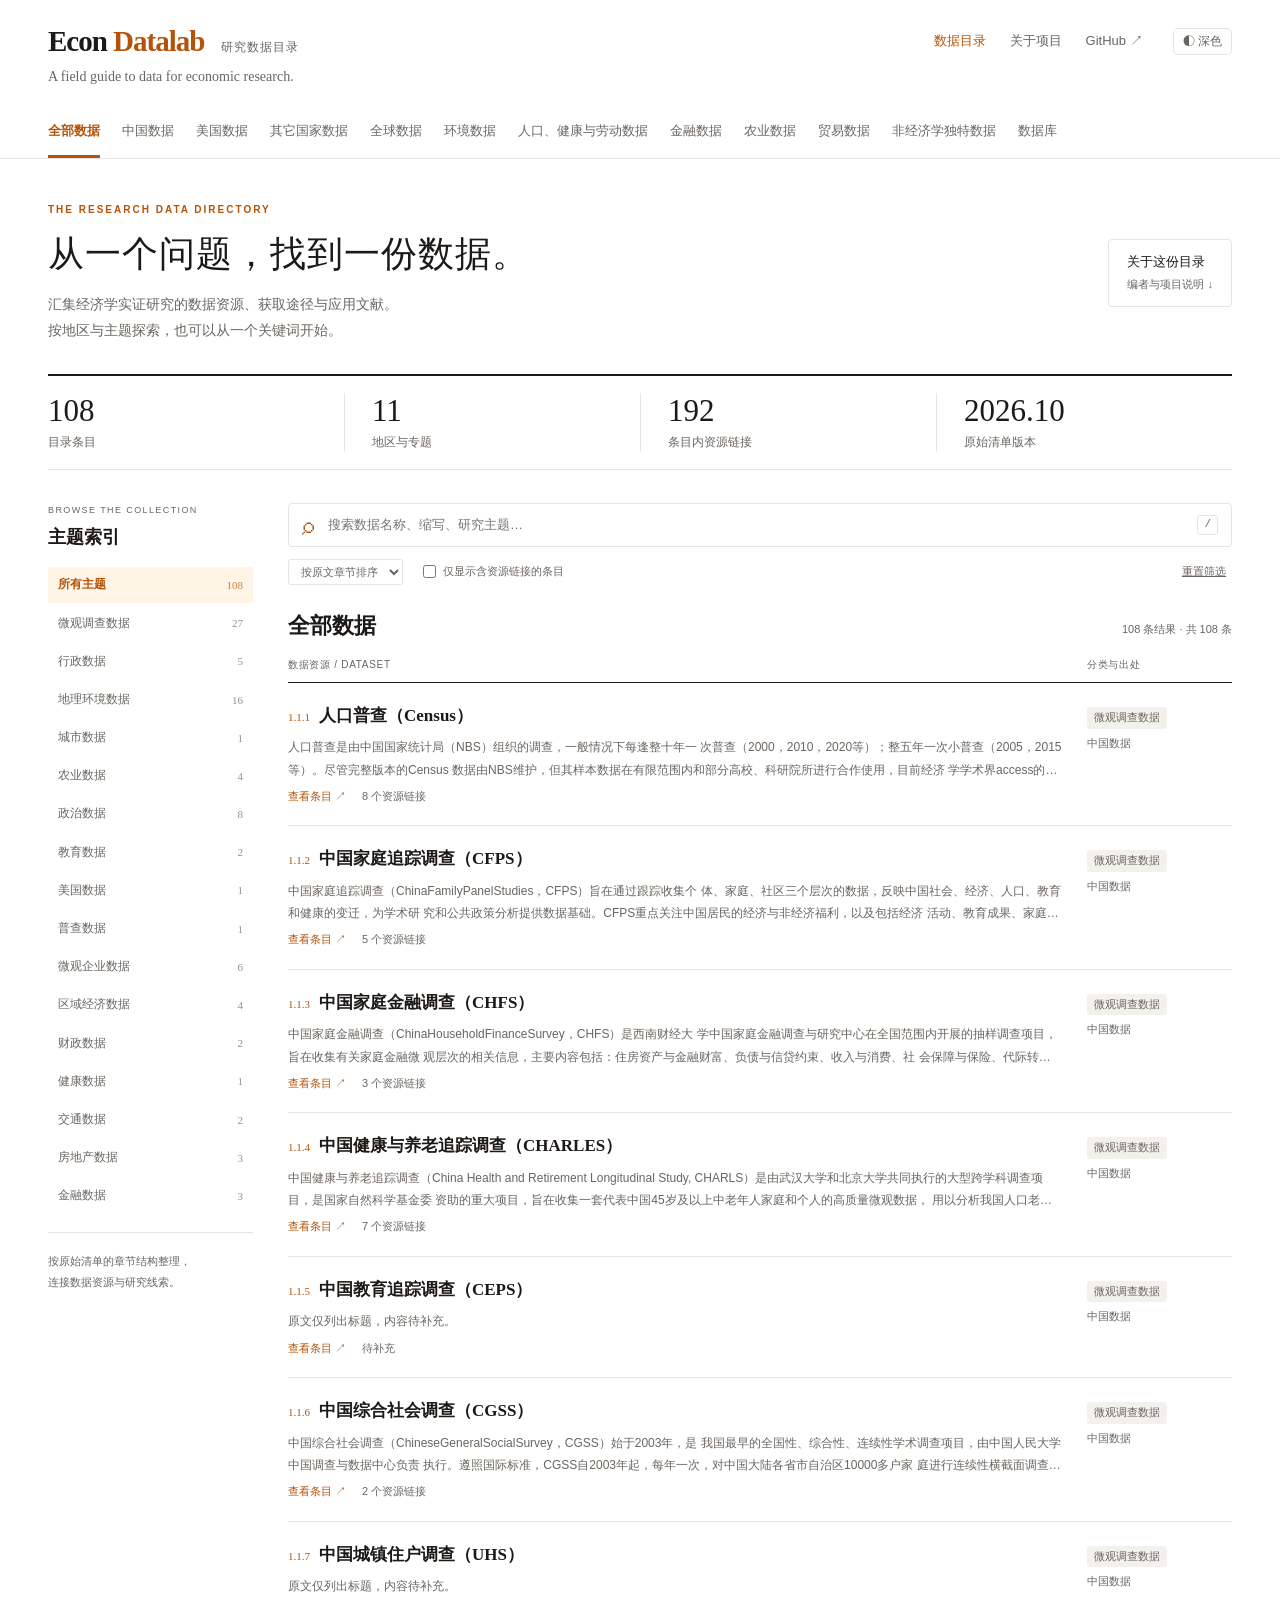
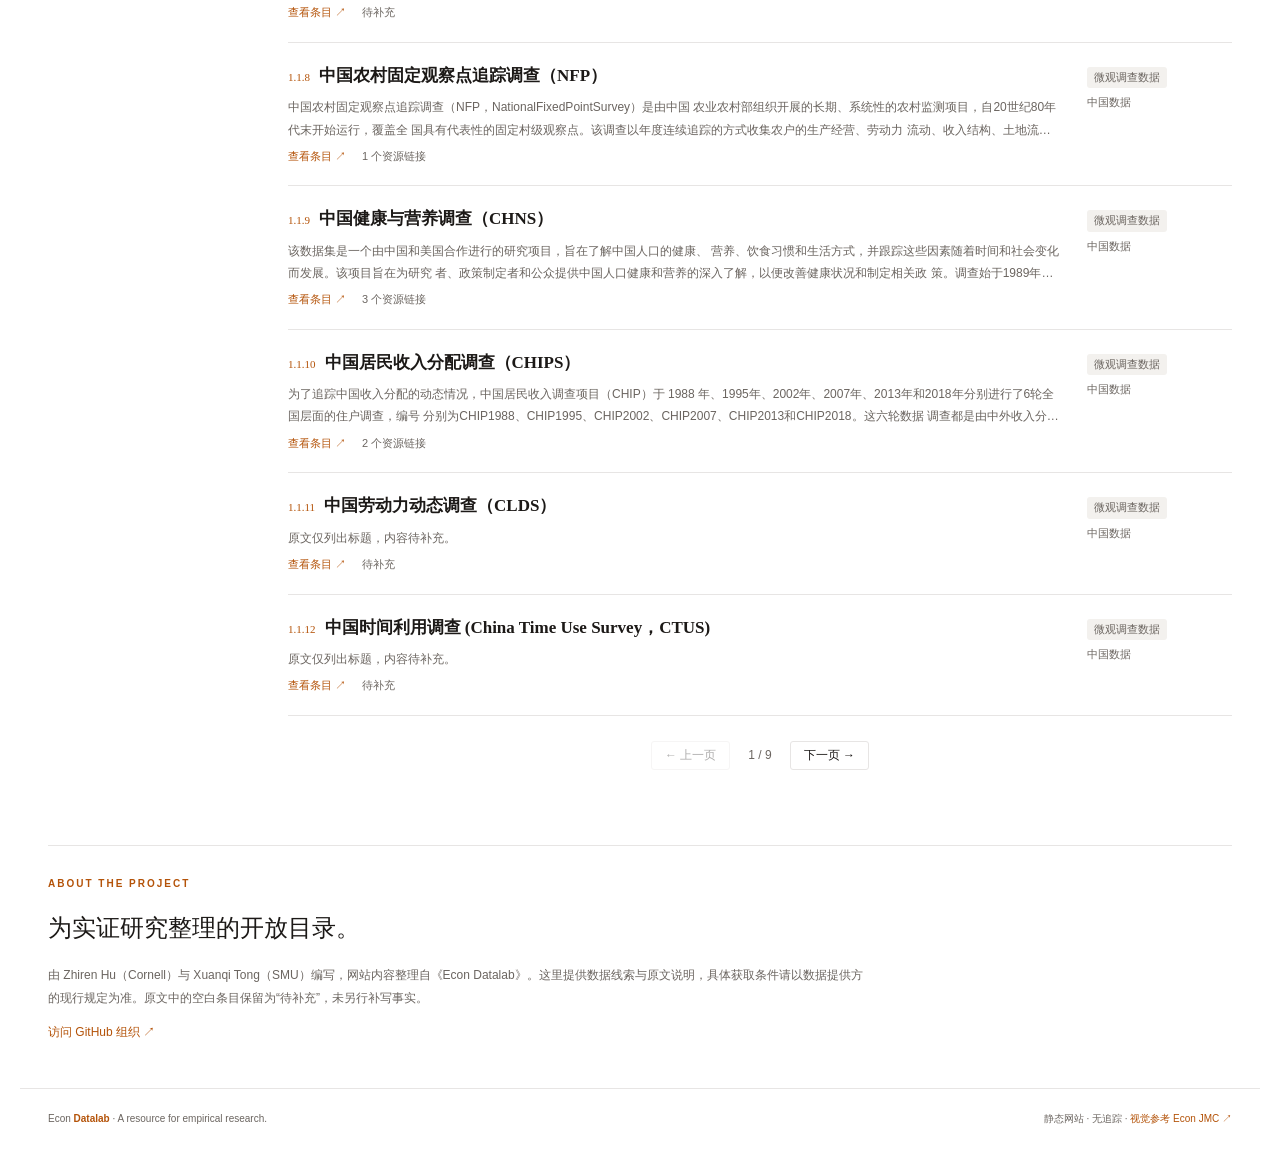
==== index.html @ 44668bf5 "Publish Econ Datalab research data directory" ====
<!doctype html>
<html lang="zh-CN" data-theme="light"><head><meta charset="utf-8"><meta name="viewport" content="width=device-width,initial-scale=1"><meta name="description" content="Econ Datalab · 经济学研究数据目录。检索中国、美国及全球研究数据、数据获取途径与应用文献。"><title>Econ Datalab · 经济学研究数据目录</title><link rel="icon" href="favicon.svg" type="image/svg+xml"><link rel="stylesheet" href="style.css"><script>try{document.documentElement.dataset.theme=localStorage.getItem('econ-theme')||'light'}catch{}</script></head>
<body><header><div class="wrap"><div class="top"><a class="brand" href="#">Econ <span>Datalab</span><small>研究数据目录</small></a><nav aria-label="主导航"><a href="#catalog" class="active">数据目录</a><a href="#about">关于项目</a><a href="https://github.com/econ-data" target="_blank" rel="noopener">GitHub ↗</a></nav><button id="theme" aria-label="切换深浅主题">◐ <span>深色</span></button></div><p class="tagline">A field guide to data for economic research.</p><div id="tabs" class="tabs" aria-label="数据分类"></div></div></header>
<main class="wrap" id="catalog"><section class="intro"><div><div class="eyebrow">THE RESEARCH DATA DIRECTORY</div><h1>从一个问题，找到一份数据。</h1><p>汇集经济学实证研究的数据资源、获取途径与应用文献。<br>按地区与主题探索，也可以从一个关键词开始。</p></div><a class="pdf" href="#about">关于这份目录 <span>编者与项目说明 ↓</span></a></section>
<section class="stats" aria-label="目录概况"><div><strong id="total">—</strong><span>目录条目</span></div><div><strong id="groups">11</strong><span>地区与专题</span></div><div><strong id="links">—</strong><span>条目内资源链接</span></div><div><strong>2026.10</strong><span>原始清单版本</span></div></section>
<section class="workspace"><aside><div class="aside-label">BROWSE THE COLLECTION</div><h2>主题索引</h2><div id="categories"></div><div class="aside-note">按原始清单的章节结构整理，<br>连接数据资源与研究线索。</div></aside><div class="directory"><div class="controls"><label class="search"><span>⌕</span><input id="search" type="search" placeholder="搜索数据名称、缩写、研究主题…" aria-label="搜索数据目录"><kbd>/</kbd></label><div class="filter-row"><select id="sort" aria-label="排序方式"><option value="original">按原文章节排序</option><option value="name">按名称排序</option></select><label><input type="checkbox" id="withlinks"> 仅显示含资源链接的条目</label><button id="reset">重置筛选</button></div></div><div class="results-heading"><h2 id="heading">全部数据</h2><span id="count" role="status"></span></div><div class="column-head"><span>数据资源 / DATASET</span><span>分类与出处</span></div><div id="results"><p>正在读取目录…</p></div><div id="pagination"></div></div></section>
<section id="about" class="about"><div class="eyebrow">ABOUT THE PROJECT</div><h2>为实证研究整理的开放目录。</h2><p>由 Zhiren Hu（Cornell）与 Xuanqi Tong（SMU）编写，网站内容整理自《Econ Datalab》。这里提供数据线索与原文说明，具体获取条件请以数据提供方的现行规定为准。原文中的空白条目保留为“待补充”，未另行补写事实。</p><p><a href="https://github.com/econ-data" target="_blank" rel="noopener">访问 GitHub 组织 ↗</a></p></section></main><footer class="wrap"><span>Econ <b>Datalab</b> · A resource for empirical research.</span><span>静态网站 · 无追踪 · <a href="https://econ-jmc.github.io/" target="_blank" rel="noopener">视觉参考 Econ JMC ↗</a></span></footer>
<dialog id="detail"><div class="dialog-top"><span id="detail-path"></span><button id="close" aria-label="关闭详情">关闭 ×</button></div><div id="detail-body"></div></dialog><script src="app.js"></script></body></html>
---- style.css ----
:root{--bg:#fafaf9;--panel:#fff;--text:#1c1917;--muted:#6b6560;--line:#e7e5e4;--accent:#b45309;--soft:#fff4e5;--tag:#f3f1ee;--serif:Charter,"Sitka Text",Cambria,Georgia,"Noto Serif CJK SC","Songti SC",SimSun,serif;color-scheme:light}*{box-sizing:border-box}html{scroll-behavior:smooth;scroll-padding-top:24px}body{margin:0;background:var(--panel);color:var(--text);font:14px/1.6 -apple-system,BlinkMacSystemFont,"Segoe UI","Microsoft YaHei",sans-serif}a{color:var(--accent);text-decoration:none}a:hover{text-decoration:underline}button,input,select{font:inherit}button,a,input,select{touch-action:manipulation}button{cursor:pointer}button:focus-visible,a:focus-visible{outline:2px solid var(--accent);outline-offset:4px}.wrap{max-width:1240px;margin:auto;padding:0 28px}header{border-bottom:1px solid var(--line)}.top{display:flex;align-items:center;gap:30px;padding-top:25px}.brand{font:bold 29px var(--serif);letter-spacing:-1px;color:var(--text);white-space:nowrap}.brand:hover{text-decoration:none}.brand span{color:var(--accent)}.brand small{font:12px sans-serif;letter-spacing:1px;color:var(--muted);margin-left:17px}nav{display:flex;gap:24px;margin-left:auto}nav a{font-size:13px;color:var(--muted)}nav .active{color:var(--accent)}#theme{border:1px solid var(--line);background:var(--panel);color:var(--muted);border-radius:5px;padding:3px 9px;font-size:12px}.tagline{font-family:var(--serif);color:var(--muted);margin:8px 0 23px}.tabs{display:flex;overflow:auto;gap:22px;scrollbar-width:thin}.tabs button{flex-shrink:0;border:0;border-bottom:3px solid transparent;background:none;color:var(--muted);padding:10px 0 13px;font-size:13px}.tabs button.active{color:var(--accent);border-color:var(--accent);font-weight:600}.intro{display:flex;justify-content:space-between;align-items:center;padding:43px 0 30px}.eyebrow{font-size:10px;letter-spacing:2px;color:var(--accent);font-weight:600}.intro h1{font:500 36px/1.4 var(--serif);letter-spacing:1px;margin:11px 0}.intro p{color:var(--muted);line-height:1.9;margin:0}.pdf{border:1px solid var(--line);border-radius:4px;padding:12px 18px;color:var(--text);font-size:13px}.pdf span{display:block;color:var(--muted);font-size:11px;margin-top:3px}.stats{display:grid;grid-template-columns:repeat(4,1fr);border-top:2px solid var(--text);border-bottom:1px solid var(--line);padding:17px 0;margin-bottom:33px}.stats div{padding-left:27px;border-left:1px solid var(--line)}.stats div:first-child{border:0;padding:0}.stats strong{font:500 31px var(--serif)}.stats span{display:block;color:var(--muted);font-size:12px;margin-top:4px}.workspace{display:grid;grid-template-columns:205px minmax(0,1fr);gap:35px}.aside-label{font-size:9px;letter-spacing:1.4px;color:var(--muted)}aside h2{font:600 18px var(--serif);margin:8px 0 18px}#categories{display:flex;flex-direction:column;gap:3px}#categories button{border:0;background:none;color:var(--muted);display:flex;justify-content:space-between;align-items:center;text-align:left;padding:8px 10px;font-size:12px;border-radius:3px}#categories button:hover{background:var(--tag)}#categories button.active{background:var(--soft);color:var(--accent);font-weight:600}#categories small{font:11px var(--serif);opacity:.7}.aside-note{border-top:1px solid var(--line);margin-top:25px;padding-top:18px;color:var(--muted);font-size:11px;line-height:1.9}.search{display:flex;align-items:center;gap:12px;border:1px solid var(--line);border-radius:4px;padding:9px 13px}.search:focus-within{outline:1px solid var(--accent)}.search>span{font-size:24px;line-height:1;color:var(--accent)}.search input{width:100%;min-width:0;background:none;border:0;outline:0;color:var(--text);font-size:13px}.search kbd{font-size:11px;color:var(--muted);border:1px solid var(--line);padding:0 6px;border-radius:3px}.filter-row{display:flex;gap:16px;align-items:center;margin:12px 0 26px;font-size:11px;color:var(--muted)}select{background:var(--panel);color:var(--muted);padding:5px 8px;border:1px solid var(--line);border-radius:3px;font-size:11px}.filter-row label{display:flex;gap:4px;align-items:center}.filter-row input{accent-color:var(--accent)}#reset{margin-left:auto;background:none;border:0;color:var(--muted);font-size:11px;text-decoration:underline}.results-heading{display:flex;align-items:baseline;justify-content:space-between}.results-heading h2{font:600 22px var(--serif);margin:0 0 16px}.results-heading span{font-size:11px;color:var(--muted)}.column-head{display:grid;grid-template-columns:1fr 145px;border-bottom:1.5px solid var(--text);padding:0 0 9px;color:var(--muted);font-size:10px;letter-spacing:.7px}.entry{display:grid;grid-template-columns:1fr 145px;gap:25px;padding:20px 0;border-bottom:1px solid var(--line)}.entry-title{border:0;padding:0;background:none;color:var(--text);text-align:left;font:600 17px/1.5 var(--serif)}.entry-title:hover{color:var(--accent)}.num{font:11px var(--serif);color:var(--accent);margin-right:9px}.entry p{font-size:12px;line-height:1.85;color:var(--muted);margin:8px 0 7px;display:-webkit-box;-webkit-line-clamp:2;-webkit-box-orient:vertical;overflow:hidden}.entry-meta{font-size:11px;color:var(--muted);padding-top:4px}.tag{display:inline-block;background:var(--tag);padding:2px 7px;border-radius:3px;margin-bottom:6px}.entry-meta a{display:block;margin-top:7px}.entry-bottom{display:flex;align-items:center;gap:16px;font-size:11px}.entry-bottom button{background:none;border:0;padding:0;color:var(--accent);font-size:11px}.entry-bottom span{color:var(--muted)}.empty{padding:60px 20px;text-align:center;color:var(--muted)}#pagination{display:flex;align-items:center;justify-content:center;gap:18px;padding:25px;font-size:12px;color:var(--muted)}#pagination button{background:none;border:1px solid var(--line);color:var(--text);padding:4px 13px;border-radius:3px}button:disabled{opacity:.35;cursor:default}.about{margin-top:50px;border-top:1px solid var(--line);padding:30px 0 32px}.about h2{font:500 24px var(--serif)}.about p{max-width:820px;color:var(--muted);font-size:12px;line-height:1.9}.about p span{margin:0 12px}footer{border-top:1px solid var(--line);display:flex;justify-content:space-between;gap:16px;padding-top:22px!important;padding-bottom:28px!important;font-size:10px;color:var(--muted)}footer b{color:var(--accent)}dialog{width:min(850px,92vw);max-height:88vh;border:1px solid var(--line);border-radius:8px;background:var(--panel);color:var(--text);padding:27px 32px}dialog::backdrop{background:#17141288;backdrop-filter:blur(3px)}.dialog-top{display:flex;justify-content:space-between;gap:15px;color:var(--muted);font-size:11px}.dialog-top button{border:0;background:none;color:var(--accent)}dialog h2{font:600 27px/1.5 var(--serif)}.fulltext{white-space:pre-wrap;overflow-wrap:anywhere;line-height:1.95;font-size:14px}.resource-links{border-top:1px solid var(--line);margin-top:24px;padding-top:15px}.resource-links a{display:block;margin:10px 0;overflow-wrap:anywhere;font-size:12px}.source-note{color:var(--muted);font-size:11px}.badge{font-size:11px;color:var(--accent)}[data-theme=dark]{--bg:#171412;--panel:#1f1b18;--text:#f5f2ef;--muted:#a8a099;--line:#3a332e;--accent:#f59e0b;--soft:#3a2a12;--tag:#2a2521;color-scheme:dark}@media(max-width:800px){.wrap{padding:0 18px}.top{gap:15px;flex-wrap:wrap}.brand small{display:none}nav{gap:14px}#theme{margin-left:auto}.intro{padding:30px 0;gap:20px}.intro h1{font-size:27px}.intro p{font-size:12px}.tabs{gap:20px}.workspace{grid-template-columns:1fr;gap:20px}aside .aside-label,aside h2,.aside-note{display:none}#categories{flex-direction:row;overflow:auto}#categories button{white-space:nowrap;gap:10px}.stats div{padding-left:16px}.stats strong{font-size:27px}footer{flex-direction:column}.about{margin-top:25px}}@media(max-width:480px){.brand{font-size:26px}nav{order:3;width:100%;margin:0}.tagline{font-size:12px}.intro h1{font-size:24px}.pdf{padding:8px;font-size:11px}.pdf span{font-size:9px}.stats strong{font-size:22px}.stats span{font-size:10px}.stats div{padding-left:10px}.entry{grid-template-columns:1fr;gap:8px}.entry-meta{display:flex;gap:10px;align-items:center;flex-wrap:wrap}.entry-meta a{margin:0}.entry-meta .tag{margin:0}.column-head{grid-template-columns:1fr}.column-head span:last-child{display:none}.filter-row{flex-wrap:wrap;gap:9px}.entry-title{font-size:17px}dialog{padding:20px}.intro{align-items:flex-start}}
#categories{max-height:640px;overflow:auto}#categories button{flex-shrink:0}#categories button span{max-width:155px;overflow-wrap:anywhere}.directory{min-width:0}@media(max-width:800px){#categories{max-height:none}#categories button span{max-width:none}}
aside{min-width:0}
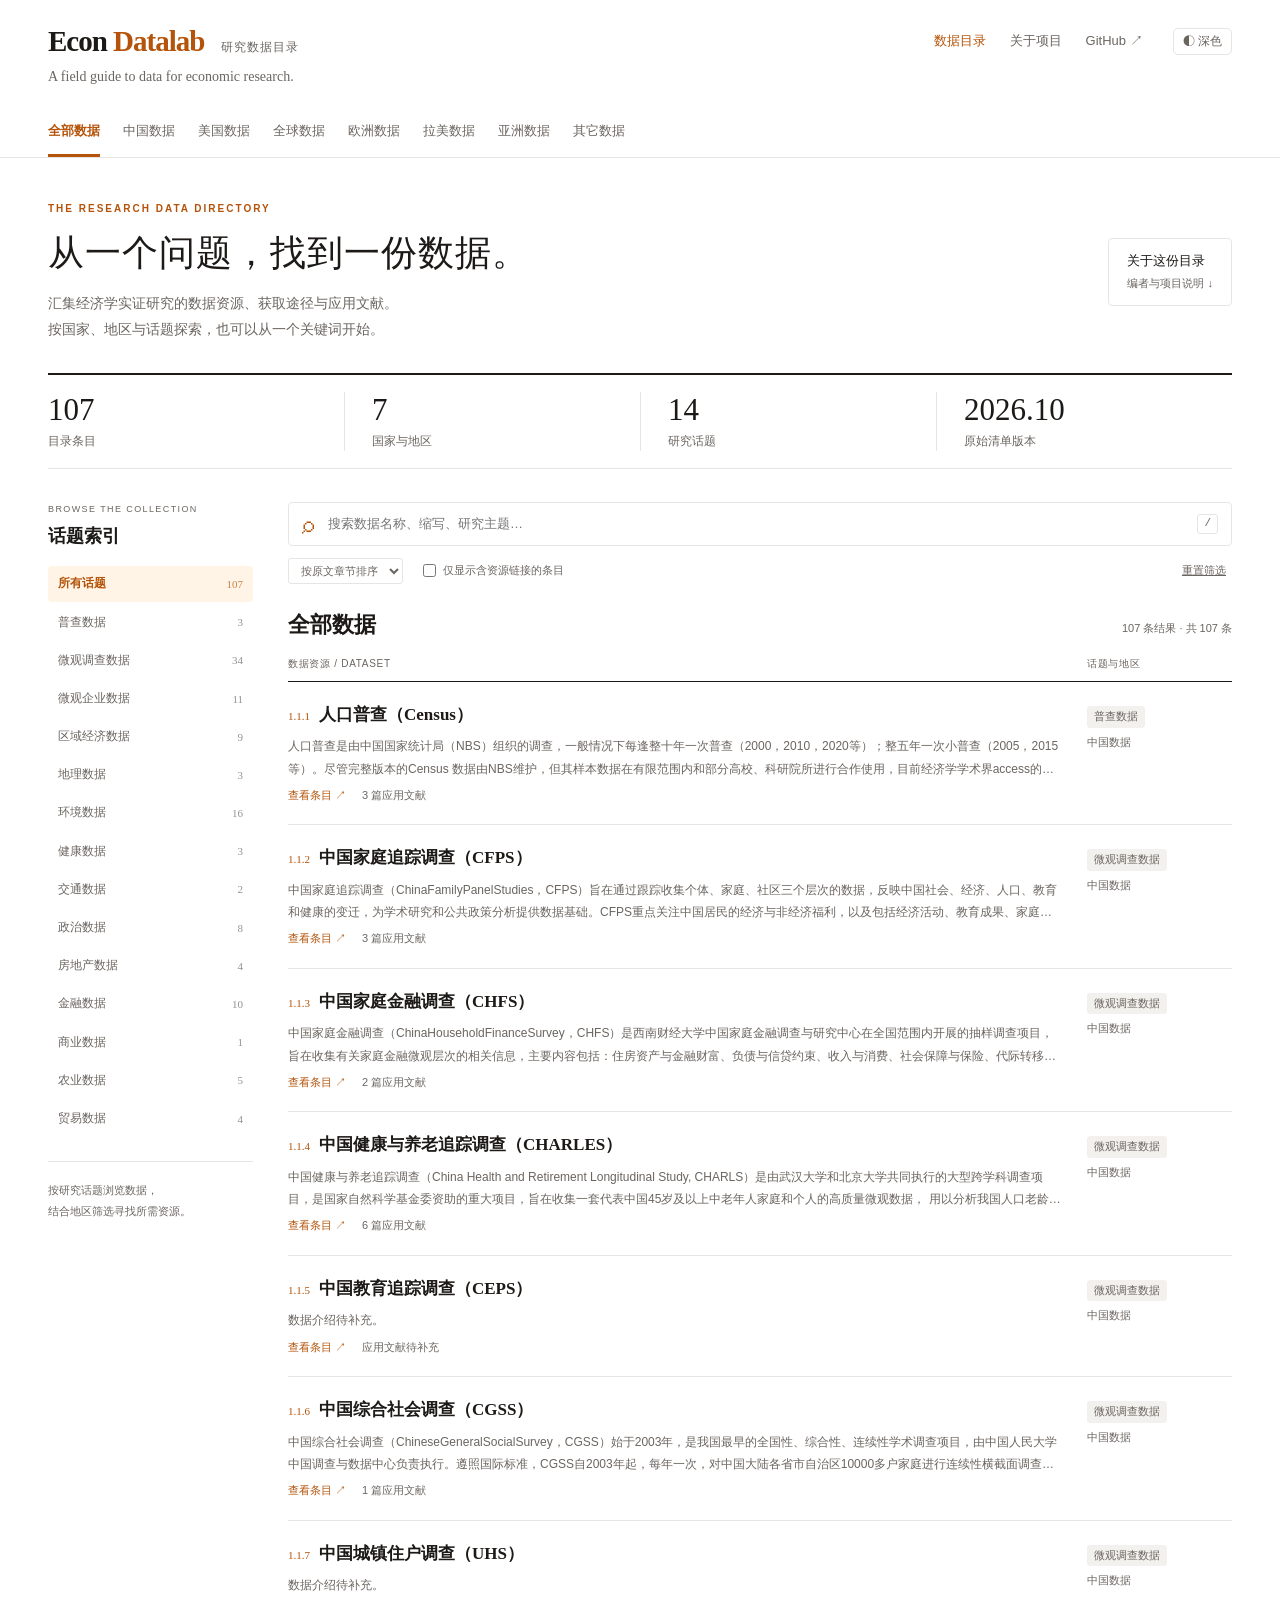
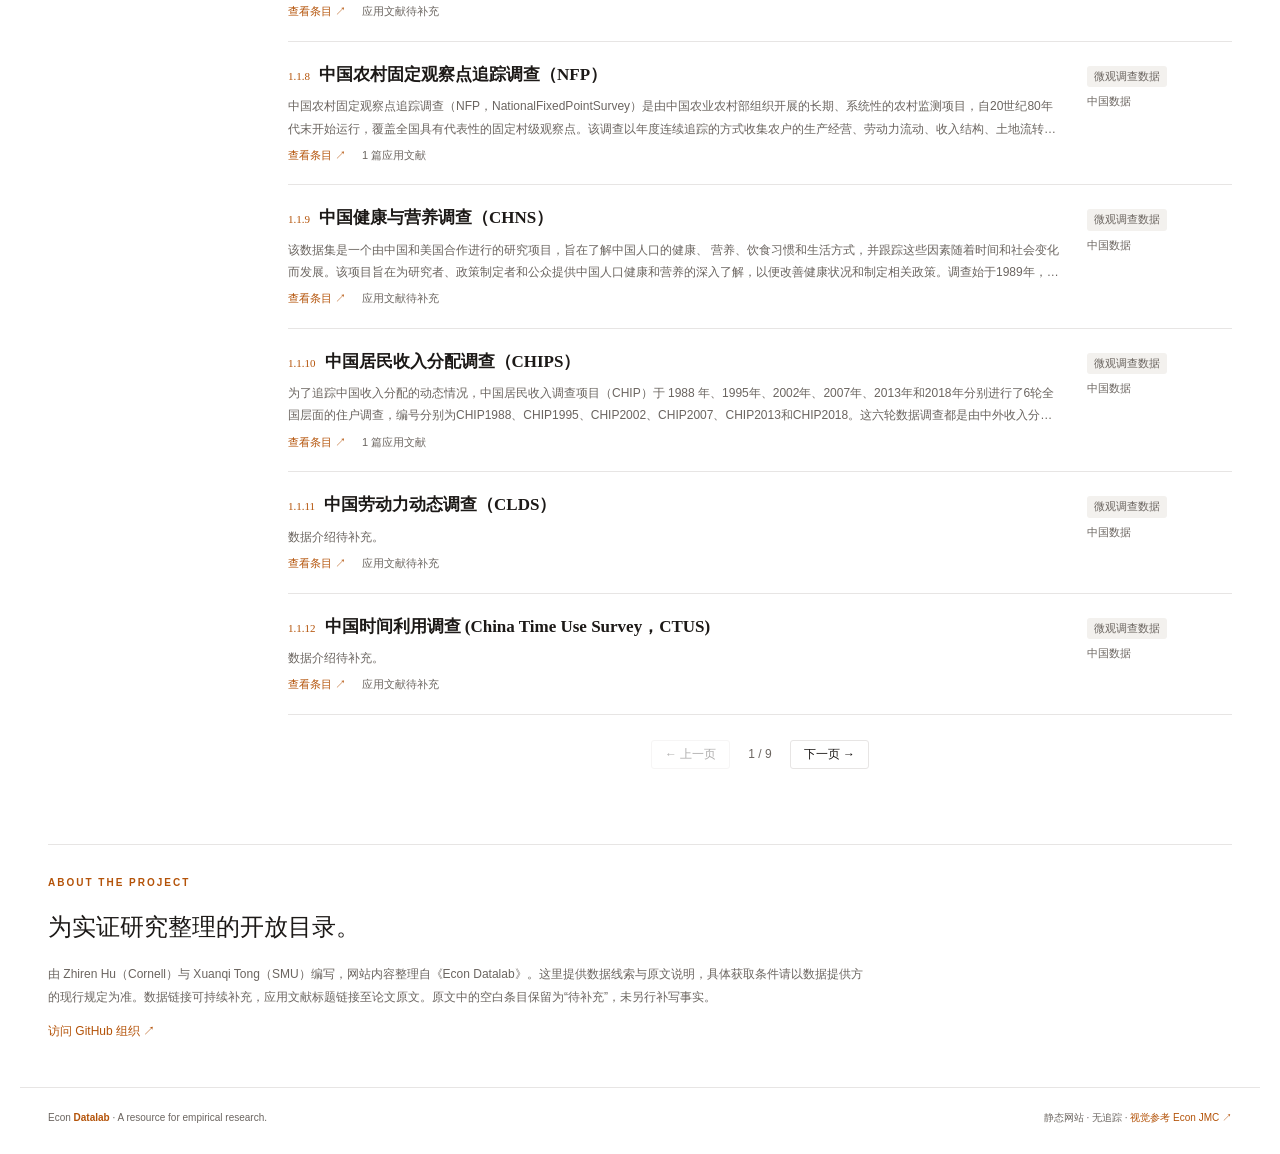
==== commit 1dce5b75: "Reorganize regions and research topics; structure dataset details and verify application citations" ====
--- a/index.html
+++ b/index.html
@@ -1,8 +1,8 @@
-<!doctype html>
-<html lang="zh-CN" data-theme="light"><head><meta charset="utf-8"><meta name="viewport" content="width=device-width,initial-scale=1"><meta name="description" content="Econ Datalab · 经济学研究数据目录。检索中国、美国及全球研究数据、数据获取途径与应用文献。"><title>Econ Datalab · 经济学研究数据目录</title><link rel="icon" href="favicon.svg" type="image/svg+xml"><link rel="stylesheet" href="style.css"><script>try{document.documentElement.dataset.theme=localStorage.getItem('econ-theme')||'light'}catch{}</script></head>
-<body><header><div class="wrap"><div class="top"><a class="brand" href="#">Econ <span>Datalab</span><small>研究数据目录</small></a><nav aria-label="主导航"><a href="#catalog" class="active">数据目录</a><a href="#about">关于项目</a><a href="https://github.com/econ-data" target="_blank" rel="noopener">GitHub ↗</a></nav><button id="theme" aria-label="切换深浅主题">◐ <span>深色</span></button></div><p class="tagline">A field guide to data for economic research.</p><div id="tabs" class="tabs" aria-label="数据分类"></div></div></header>
-<main class="wrap" id="catalog"><section class="intro"><div><div class="eyebrow">THE RESEARCH DATA DIRECTORY</div><h1>从一个问题，找到一份数据。</h1><p>汇集经济学实证研究的数据资源、获取途径与应用文献。<br>按地区与主题探索，也可以从一个关键词开始。</p></div><a class="pdf" href="#about">关于这份目录 <span>编者与项目说明 ↓</span></a></section>
-<section class="stats" aria-label="目录概况"><div><strong id="total">—</strong><span>目录条目</span></div><div><strong id="groups">11</strong><span>地区与专题</span></div><div><strong id="links">—</strong><span>条目内资源链接</span></div><div><strong>2026.10</strong><span>原始清单版本</span></div></section>
-<section class="workspace"><aside><div class="aside-label">BROWSE THE COLLECTION</div><h2>主题索引</h2><div id="categories"></div><div class="aside-note">按原始清单的章节结构整理，<br>连接数据资源与研究线索。</div></aside><div class="directory"><div class="controls"><label class="search"><span>⌕</span><input id="search" type="search" placeholder="搜索数据名称、缩写、研究主题…" aria-label="搜索数据目录"><kbd>/</kbd></label><div class="filter-row"><select id="sort" aria-label="排序方式"><option value="original">按原文章节排序</option><option value="name">按名称排序</option></select><label><input type="checkbox" id="withlinks"> 仅显示含资源链接的条目</label><button id="reset">重置筛选</button></div></div><div class="results-heading"><h2 id="heading">全部数据</h2><span id="count" role="status"></span></div><div class="column-head"><span>数据资源 / DATASET</span><span>分类与出处</span></div><div id="results"><p>正在读取目录…</p></div><div id="pagination"></div></div></section>
-<section id="about" class="about"><div class="eyebrow">ABOUT THE PROJECT</div><h2>为实证研究整理的开放目录。</h2><p>由 Zhiren Hu（Cornell）与 Xuanqi Tong（SMU）编写，网站内容整理自《Econ Datalab》。这里提供数据线索与原文说明，具体获取条件请以数据提供方的现行规定为准。原文中的空白条目保留为“待补充”，未另行补写事实。</p><p><a href="https://github.com/econ-data" target="_blank" rel="noopener">访问 GitHub 组织 ↗</a></p></section></main><footer class="wrap"><span>Econ <b>Datalab</b> · A resource for empirical research.</span><span>静态网站 · 无追踪 · <a href="https://econ-jmc.github.io/" target="_blank" rel="noopener">视觉参考 Econ JMC ↗</a></span></footer>
-<dialog id="detail"><div class="dialog-top"><span id="detail-path"></span><button id="close" aria-label="关闭详情">关闭 ×</button></div><div id="detail-body"></div></dialog><script src="app.js"></script></body></html>
+<!doctype html>
+<html lang="zh-CN" data-theme="light"><head><meta charset="utf-8"><meta name="viewport" content="width=device-width,initial-scale=1"><meta name="description" content="Econ Datalab · 经济学研究数据目录。检索中国、美国及全球研究数据、数据获取途径与应用文献。"><title>Econ Datalab · 经济学研究数据目录</title><link rel="icon" href="favicon.svg" type="image/svg+xml"><link rel="stylesheet" href="style.css?v=2"><script>try{document.documentElement.dataset.theme=localStorage.getItem('econ-theme')||'light'}catch{}</script></head>
+<body><header><div class="wrap"><div class="top"><a class="brand" href="#">Econ <span>Datalab</span><small>研究数据目录</small></a><nav aria-label="主导航"><a href="#catalog" class="active">数据目录</a><a href="#about">关于项目</a><a href="https://github.com/econ-data" target="_blank" rel="noopener">GitHub ↗</a></nav><button id="theme" aria-label="切换深浅主题">◐ <span>深色</span></button></div><p class="tagline">A field guide to data for economic research.</p><div id="tabs" class="tabs" aria-label="数据分类"></div></div></header>
+<main class="wrap" id="catalog"><section class="intro"><div><div class="eyebrow">THE RESEARCH DATA DIRECTORY</div><h1>从一个问题，找到一份数据。</h1><p>汇集经济学实证研究的数据资源、获取途径与应用文献。<br>按国家、地区与话题探索，也可以从一个关键词开始。</p></div><a class="pdf" href="#about">关于这份目录 <span>编者与项目说明 ↓</span></a></section>
+<section class="stats" aria-label="目录概况"><div><strong id="total">—</strong><span>目录条目</span></div><div><strong id="groups">11</strong><span>国家与地区</span></div><div><strong id="links">—</strong><span>研究话题</span></div><div><strong>2026.10</strong><span>原始清单版本</span></div></section>
+<section class="workspace"><aside><div class="aside-label">BROWSE THE COLLECTION</div><h2>话题索引</h2><div id="categories"></div><div class="aside-note">按研究话题浏览数据，<br>结合地区筛选寻找所需资源。</div></aside><div class="directory"><div class="controls"><label class="search"><span>⌕</span><input id="search" type="search" placeholder="搜索数据名称、缩写、研究主题…" aria-label="搜索数据目录"><kbd>/</kbd></label><div class="filter-row"><select id="sort" aria-label="排序方式"><option value="original">按原文章节排序</option><option value="name">按名称排序</option></select><label><input type="checkbox" id="withlinks"> 仅显示含资源链接的条目</label><button id="reset">重置筛选</button></div></div><div class="results-heading"><h2 id="heading">全部数据</h2><span id="count" role="status"></span></div><div class="column-head"><span>数据资源 / DATASET</span><span>话题与地区</span></div><div id="results"><p>正在读取目录…</p></div><div id="pagination"></div></div></section>
+<section id="about" class="about"><div class="eyebrow">ABOUT THE PROJECT</div><h2>为实证研究整理的开放目录。</h2><p>由 Zhiren Hu（Cornell）与 Xuanqi Tong（SMU）编写，网站内容整理自《Econ Datalab》。这里提供数据线索与原文说明，具体获取条件请以数据提供方的现行规定为准。数据链接可持续补充，应用文献标题链接至论文原文。原文中的空白条目保留为“待补充”，未另行补写事实。</p><p><a href="https://github.com/econ-data" target="_blank" rel="noopener">访问 GitHub 组织 ↗</a></p></section></main><footer class="wrap"><span>Econ <b>Datalab</b> · A resource for empirical research.</span><span>静态网站 · 无追踪 · <a href="https://econ-jmc.github.io/" target="_blank" rel="noopener">视觉参考 Econ JMC ↗</a></span></footer>
+<dialog id="detail"><div class="dialog-top"><span id="detail-path"></span><button id="close" aria-label="关闭详情">关闭 ×</button></div><div id="detail-body"></div></dialog><script src="app.js?v=2"></script></body></html>
--- a/style.css
+++ b/style.css
@@ -1,3 +1,4 @@
-:root{--bg:#fafaf9;--panel:#fff;--text:#1c1917;--muted:#6b6560;--line:#e7e5e4;--accent:#b45309;--soft:#fff4e5;--tag:#f3f1ee;--serif:Charter,"Sitka Text",Cambria,Georgia,"Noto Serif CJK SC","Songti SC",SimSun,serif;color-scheme:light}*{box-sizing:border-box}html{scroll-behavior:smooth;scroll-padding-top:24px}body{margin:0;background:var(--panel);color:var(--text);font:14px/1.6 -apple-system,BlinkMacSystemFont,"Segoe UI","Microsoft YaHei",sans-serif}a{color:var(--accent);text-decoration:none}a:hover{text-decoration:underline}button,input,select{font:inherit}button,a,input,select{touch-action:manipulation}button{cursor:pointer}button:focus-visible,a:focus-visible{outline:2px solid var(--accent);outline-offset:4px}.wrap{max-width:1240px;margin:auto;padding:0 28px}header{border-bottom:1px solid var(--line)}.top{display:flex;align-items:center;gap:30px;padding-top:25px}.brand{font:bold 29px var(--serif);letter-spacing:-1px;color:var(--text);white-space:nowrap}.brand:hover{text-decoration:none}.brand span{color:var(--accent)}.brand small{font:12px sans-serif;letter-spacing:1px;color:var(--muted);margin-left:17px}nav{display:flex;gap:24px;margin-left:auto}nav a{font-size:13px;color:var(--muted)}nav .active{color:var(--accent)}#theme{border:1px solid var(--line);background:var(--panel);color:var(--muted);border-radius:5px;padding:3px 9px;font-size:12px}.tagline{font-family:var(--serif);color:var(--muted);margin:8px 0 23px}.tabs{display:flex;overflow:auto;gap:22px;scrollbar-width:thin}.tabs button{flex-shrink:0;border:0;border-bottom:3px solid transparent;background:none;color:var(--muted);padding:10px 0 13px;font-size:13px}.tabs button.active{color:var(--accent);border-color:var(--accent);font-weight:600}.intro{display:flex;justify-content:space-between;align-items:center;padding:43px 0 30px}.eyebrow{font-size:10px;letter-spacing:2px;color:var(--accent);font-weight:600}.intro h1{font:500 36px/1.4 var(--serif);letter-spacing:1px;margin:11px 0}.intro p{color:var(--muted);line-height:1.9;margin:0}.pdf{border:1px solid var(--line);border-radius:4px;padding:12px 18px;color:var(--text);font-size:13px}.pdf span{display:block;color:var(--muted);font-size:11px;margin-top:3px}.stats{display:grid;grid-template-columns:repeat(4,1fr);border-top:2px solid var(--text);border-bottom:1px solid var(--line);padding:17px 0;margin-bottom:33px}.stats div{padding-left:27px;border-left:1px solid var(--line)}.stats div:first-child{border:0;padding:0}.stats strong{font:500 31px var(--serif)}.stats span{display:block;color:var(--muted);font-size:12px;margin-top:4px}.workspace{display:grid;grid-template-columns:205px minmax(0,1fr);gap:35px}.aside-label{font-size:9px;letter-spacing:1.4px;color:var(--muted)}aside h2{font:600 18px var(--serif);margin:8px 0 18px}#categories{display:flex;flex-direction:column;gap:3px}#categories button{border:0;background:none;color:var(--muted);display:flex;justify-content:space-between;align-items:center;text-align:left;padding:8px 10px;font-size:12px;border-radius:3px}#categories button:hover{background:var(--tag)}#categories button.active{background:var(--soft);color:var(--accent);font-weight:600}#categories small{font:11px var(--serif);opacity:.7}.aside-note{border-top:1px solid var(--line);margin-top:25px;padding-top:18px;color:var(--muted);font-size:11px;line-height:1.9}.search{display:flex;align-items:center;gap:12px;border:1px solid var(--line);border-radius:4px;padding:9px 13px}.search:focus-within{outline:1px solid var(--accent)}.search>span{font-size:24px;line-height:1;color:var(--accent)}.search input{width:100%;min-width:0;background:none;border:0;outline:0;color:var(--text);font-size:13px}.search kbd{font-size:11px;color:var(--muted);border:1px solid var(--line);padding:0 6px;border-radius:3px}.filter-row{display:flex;gap:16px;align-items:center;margin:12px 0 26px;font-size:11px;color:var(--muted)}select{background:var(--panel);color:var(--muted);padding:5px 8px;border:1px solid var(--line);border-radius:3px;font-size:11px}.filter-row label{display:flex;gap:4px;align-items:center}.filter-row input{accent-color:var(--accent)}#reset{margin-left:auto;background:none;border:0;color:var(--muted);font-size:11px;text-decoration:underline}.results-heading{display:flex;align-items:baseline;justify-content:space-between}.results-heading h2{font:600 22px var(--serif);margin:0 0 16px}.results-heading span{font-size:11px;color:var(--muted)}.column-head{display:grid;grid-template-columns:1fr 145px;border-bottom:1.5px solid var(--text);padding:0 0 9px;color:var(--muted);font-size:10px;letter-spacing:.7px}.entry{display:grid;grid-template-columns:1fr 145px;gap:25px;padding:20px 0;border-bottom:1px solid var(--line)}.entry-title{border:0;padding:0;background:none;color:var(--text);text-align:left;font:600 17px/1.5 var(--serif)}.entry-title:hover{color:var(--accent)}.num{font:11px var(--serif);color:var(--accent);margin-right:9px}.entry p{font-size:12px;line-height:1.85;color:var(--muted);margin:8px 0 7px;display:-webkit-box;-webkit-line-clamp:2;-webkit-box-orient:vertical;overflow:hidden}.entry-meta{font-size:11px;color:var(--muted);padding-top:4px}.tag{display:inline-block;background:var(--tag);padding:2px 7px;border-radius:3px;margin-bottom:6px}.entry-meta a{display:block;margin-top:7px}.entry-bottom{display:flex;align-items:center;gap:16px;font-size:11px}.entry-bottom button{background:none;border:0;padding:0;color:var(--accent);font-size:11px}.entry-bottom span{color:var(--muted)}.empty{padding:60px 20px;text-align:center;color:var(--muted)}#pagination{display:flex;align-items:center;justify-content:center;gap:18px;padding:25px;font-size:12px;color:var(--muted)}#pagination button{background:none;border:1px solid var(--line);color:var(--text);padding:4px 13px;border-radius:3px}button:disabled{opacity:.35;cursor:default}.about{margin-top:50px;border-top:1px solid var(--line);padding:30px 0 32px}.about h2{font:500 24px var(--serif)}.about p{max-width:820px;color:var(--muted);font-size:12px;line-height:1.9}.about p span{margin:0 12px}footer{border-top:1px solid var(--line);display:flex;justify-content:space-between;gap:16px;padding-top:22px!important;padding-bottom:28px!important;font-size:10px;color:var(--muted)}footer b{color:var(--accent)}dialog{width:min(850px,92vw);max-height:88vh;border:1px solid var(--line);border-radius:8px;background:var(--panel);color:var(--text);padding:27px 32px}dialog::backdrop{background:#17141288;backdrop-filter:blur(3px)}.dialog-top{display:flex;justify-content:space-between;gap:15px;color:var(--muted);font-size:11px}.dialog-top button{border:0;background:none;color:var(--accent)}dialog h2{font:600 27px/1.5 var(--serif)}.fulltext{white-space:pre-wrap;overflow-wrap:anywhere;line-height:1.95;font-size:14px}.resource-links{border-top:1px solid var(--line);margin-top:24px;padding-top:15px}.resource-links a{display:block;margin:10px 0;overflow-wrap:anywhere;font-size:12px}.source-note{color:var(--muted);font-size:11px}.badge{font-size:11px;color:var(--accent)}[data-theme=dark]{--bg:#171412;--panel:#1f1b18;--text:#f5f2ef;--muted:#a8a099;--line:#3a332e;--accent:#f59e0b;--soft:#3a2a12;--tag:#2a2521;color-scheme:dark}@media(max-width:800px){.wrap{padding:0 18px}.top{gap:15px;flex-wrap:wrap}.brand small{display:none}nav{gap:14px}#theme{margin-left:auto}.intro{padding:30px 0;gap:20px}.intro h1{font-size:27px}.intro p{font-size:12px}.tabs{gap:20px}.workspace{grid-template-columns:1fr;gap:20px}aside .aside-label,aside h2,.aside-note{display:none}#categories{flex-direction:row;overflow:auto}#categories button{white-space:nowrap;gap:10px}.stats div{padding-left:16px}.stats strong{font-size:27px}footer{flex-direction:column}.about{margin-top:25px}}@media(max-width:480px){.brand{font-size:26px}nav{order:3;width:100%;margin:0}.tagline{font-size:12px}.intro h1{font-size:24px}.pdf{padding:8px;font-size:11px}.pdf span{font-size:9px}.stats strong{font-size:22px}.stats span{font-size:10px}.stats div{padding-left:10px}.entry{grid-template-columns:1fr;gap:8px}.entry-meta{display:flex;gap:10px;align-items:center;flex-wrap:wrap}.entry-meta a{margin:0}.entry-meta .tag{margin:0}.column-head{grid-template-columns:1fr}.column-head span:last-child{display:none}.filter-row{flex-wrap:wrap;gap:9px}.entry-title{font-size:17px}dialog{padding:20px}.intro{align-items:flex-start}}
-#categories{max-height:640px;overflow:auto}#categories button{flex-shrink:0}#categories button span{max-width:155px;overflow-wrap:anywhere}.directory{min-width:0}@media(max-width:800px){#categories{max-height:none}#categories button span{max-width:none}}
-aside{min-width:0}
+:root{--bg:#fafaf9;--panel:#fff;--text:#1c1917;--muted:#6b6560;--line:#e7e5e4;--accent:#b45309;--soft:#fff4e5;--tag:#f3f1ee;--serif:Charter,"Sitka Text",Cambria,Georgia,"Noto Serif CJK SC","Songti SC",SimSun,serif;color-scheme:light}*{box-sizing:border-box}html{scroll-behavior:smooth;scroll-padding-top:24px}body{margin:0;background:var(--panel);color:var(--text);font:14px/1.6 -apple-system,BlinkMacSystemFont,"Segoe UI","Microsoft YaHei",sans-serif}a{color:var(--accent);text-decoration:none}a:hover{text-decoration:underline}button,input,select{font:inherit}button,a,input,select{touch-action:manipulation}button{cursor:pointer}button:focus-visible,a:focus-visible{outline:2px solid var(--accent);outline-offset:4px}.wrap{max-width:1240px;margin:auto;padding:0 28px}header{border-bottom:1px solid var(--line)}.top{display:flex;align-items:center;gap:30px;padding-top:25px}.brand{font:bold 29px var(--serif);letter-spacing:-1px;color:var(--text);white-space:nowrap}.brand:hover{text-decoration:none}.brand span{color:var(--accent)}.brand small{font:12px sans-serif;letter-spacing:1px;color:var(--muted);margin-left:17px}nav{display:flex;gap:24px;margin-left:auto}nav a{font-size:13px;color:var(--muted)}nav .active{color:var(--accent)}#theme{border:1px solid var(--line);background:var(--panel);color:var(--muted);border-radius:5px;padding:3px 9px;font-size:12px}.tagline{font-family:var(--serif);color:var(--muted);margin:8px 0 23px}.tabs{display:flex;overflow:auto;gap:22px;scrollbar-width:thin}.tabs button{flex-shrink:0;border:0;border-bottom:3px solid transparent;background:none;color:var(--muted);padding:10px 0 13px;font-size:13px}.tabs button.active{color:var(--accent);border-color:var(--accent);font-weight:600}.intro{display:flex;justify-content:space-between;align-items:center;padding:43px 0 30px}.eyebrow{font-size:10px;letter-spacing:2px;color:var(--accent);font-weight:600}.intro h1{font:500 36px/1.4 var(--serif);letter-spacing:1px;margin:11px 0}.intro p{color:var(--muted);line-height:1.9;margin:0}.pdf{border:1px solid var(--line);border-radius:4px;padding:12px 18px;color:var(--text);font-size:13px}.pdf span{display:block;color:var(--muted);font-size:11px;margin-top:3px}.stats{display:grid;grid-template-columns:repeat(4,1fr);border-top:2px solid var(--text);border-bottom:1px solid var(--line);padding:17px 0;margin-bottom:33px}.stats div{padding-left:27px;border-left:1px solid var(--line)}.stats div:first-child{border:0;padding:0}.stats strong{font:500 31px var(--serif)}.stats span{display:block;color:var(--muted);font-size:12px;margin-top:4px}.workspace{display:grid;grid-template-columns:205px minmax(0,1fr);gap:35px}.aside-label{font-size:9px;letter-spacing:1.4px;color:var(--muted)}aside h2{font:600 18px var(--serif);margin:8px 0 18px}#categories{display:flex;flex-direction:column;gap:3px}#categories button{border:0;background:none;color:var(--muted);display:flex;justify-content:space-between;align-items:center;text-align:left;padding:8px 10px;font-size:12px;border-radius:3px}#categories button:hover{background:var(--tag)}#categories button.active{background:var(--soft);color:var(--accent);font-weight:600}#categories small{font:11px var(--serif);opacity:.7}.aside-note{border-top:1px solid var(--line);margin-top:25px;padding-top:18px;color:var(--muted);font-size:11px;line-height:1.9}.search{display:flex;align-items:center;gap:12px;border:1px solid var(--line);border-radius:4px;padding:9px 13px}.search:focus-within{outline:1px solid var(--accent)}.search>span{font-size:24px;line-height:1;color:var(--accent)}.search input{width:100%;min-width:0;background:none;border:0;outline:0;color:var(--text);font-size:13px}.search kbd{font-size:11px;color:var(--muted);border:1px solid var(--line);padding:0 6px;border-radius:3px}.filter-row{display:flex;gap:16px;align-items:center;margin:12px 0 26px;font-size:11px;color:var(--muted)}select{background:var(--panel);color:var(--muted);padding:5px 8px;border:1px solid var(--line);border-radius:3px;font-size:11px}.filter-row label{display:flex;gap:4px;align-items:center}.filter-row input{accent-color:var(--accent)}#reset{margin-left:auto;background:none;border:0;color:var(--muted);font-size:11px;text-decoration:underline}.results-heading{display:flex;align-items:baseline;justify-content:space-between}.results-heading h2{font:600 22px var(--serif);margin:0 0 16px}.results-heading span{font-size:11px;color:var(--muted)}.column-head{display:grid;grid-template-columns:1fr 145px;border-bottom:1.5px solid var(--text);padding:0 0 9px;color:var(--muted);font-size:10px;letter-spacing:.7px}.entry{display:grid;grid-template-columns:1fr 145px;gap:25px;padding:20px 0;border-bottom:1px solid var(--line)}.entry-title{border:0;padding:0;background:none;color:var(--text);text-align:left;font:600 17px/1.5 var(--serif)}.entry-title:hover{color:var(--accent)}.num{font:11px var(--serif);color:var(--accent);margin-right:9px}.entry p{font-size:12px;line-height:1.85;color:var(--muted);margin:8px 0 7px;display:-webkit-box;-webkit-line-clamp:2;-webkit-box-orient:vertical;overflow:hidden}.entry-meta{font-size:11px;color:var(--muted);padding-top:4px}.tag{display:inline-block;background:var(--tag);padding:2px 7px;border-radius:3px;margin-bottom:6px}.entry-meta a{display:block;margin-top:7px}.entry-bottom{display:flex;align-items:center;gap:16px;font-size:11px}.entry-bottom button{background:none;border:0;padding:0;color:var(--accent);font-size:11px}.entry-bottom span{color:var(--muted)}.empty{padding:60px 20px;text-align:center;color:var(--muted)}#pagination{display:flex;align-items:center;justify-content:center;gap:18px;padding:25px;font-size:12px;color:var(--muted)}#pagination button{background:none;border:1px solid var(--line);color:var(--text);padding:4px 13px;border-radius:3px}button:disabled{opacity:.35;cursor:default}.about{margin-top:50px;border-top:1px solid var(--line);padding:30px 0 32px}.about h2{font:500 24px var(--serif)}.about p{max-width:820px;color:var(--muted);font-size:12px;line-height:1.9}.about p span{margin:0 12px}footer{border-top:1px solid var(--line);display:flex;justify-content:space-between;gap:16px;padding-top:22px!important;padding-bottom:28px!important;font-size:10px;color:var(--muted)}footer b{color:var(--accent)}dialog{width:min(850px,92vw);max-height:88vh;border:1px solid var(--line);border-radius:8px;background:var(--panel);color:var(--text);padding:27px 32px}dialog::backdrop{background:#17141288;backdrop-filter:blur(3px)}.dialog-top{display:flex;justify-content:space-between;gap:15px;color:var(--muted);font-size:11px}.dialog-top button{border:0;background:none;color:var(--accent)}dialog h2{font:600 27px/1.5 var(--serif)}.fulltext{white-space:pre-wrap;overflow-wrap:anywhere;line-height:1.95;font-size:14px}.resource-links{border-top:1px solid var(--line);margin-top:24px;padding-top:15px}.resource-links a{display:block;margin:10px 0;overflow-wrap:anywhere;font-size:12px}.source-note{color:var(--muted);font-size:11px}.badge{font-size:11px;color:var(--accent)}[data-theme=dark]{--bg:#171412;--panel:#1f1b18;--text:#f5f2ef;--muted:#a8a099;--line:#3a332e;--accent:#f59e0b;--soft:#3a2a12;--tag:#2a2521;color-scheme:dark}@media(max-width:800px){.wrap{padding:0 18px}.top{gap:15px;flex-wrap:wrap}.brand small{display:none}nav{gap:14px}#theme{margin-left:auto}.intro{padding:30px 0;gap:20px}.intro h1{font-size:27px}.intro p{font-size:12px}.tabs{gap:20px}.workspace{grid-template-columns:1fr;gap:20px}aside .aside-label,aside h2,.aside-note{display:none}#categories{flex-direction:row;overflow:auto}#categories button{white-space:nowrap;gap:10px}.stats div{padding-left:16px}.stats strong{font-size:27px}footer{flex-direction:column}.about{margin-top:25px}}@media(max-width:480px){.brand{font-size:26px}nav{order:3;width:100%;margin:0}.tagline{font-size:12px}.intro h1{font-size:24px}.pdf{padding:8px;font-size:11px}.pdf span{font-size:9px}.stats strong{font-size:22px}.stats span{font-size:10px}.stats div{padding-left:10px}.entry{grid-template-columns:1fr;gap:8px}.entry-meta{display:flex;gap:10px;align-items:center;flex-wrap:wrap}.entry-meta a{margin:0}.entry-meta .tag{margin:0}.column-head{grid-template-columns:1fr}.column-head span:last-child{display:none}.filter-row{flex-wrap:wrap;gap:9px}.entry-title{font-size:17px}dialog{padding:20px}.intro{align-items:flex-start}}
+#categories{max-height:640px;overflow:auto}#categories button{flex-shrink:0}#categories button span{max-width:155px;overflow-wrap:anywhere}.directory{min-width:0}@media(max-width:800px){#categories{max-height:none}#categories button span{max-width:none}}
+aside{min-width:0}
+.detail-section{margin:30px 0}.detail-section h3{font:600 18px var(--serif);margin:0 0 12px;color:var(--text)}.detail-section+.detail-section{padding-top:12px}.placeholder{min-height:25px;color:var(--muted);font-size:13px}.references{padding-left:24px;margin:0}.references li{padding-left:3px;margin:0 0 18px;line-height:1.9;overflow-wrap:anywhere}.references a{font-family:var(--serif)}.reference-note{display:block;color:var(--muted);font-size:11px}.data-links{padding-left:20px}.data-links li{margin:8px 0}.entry-meta .tag{margin-right:3px}#categories{max-height:none}#tabs{flex-wrap:wrap;gap:0 23px}#tabs button{padding-bottom:12px}@media(max-width:800px){#tabs{flex-wrap:nowrap;gap:20px}.detail-section{margin:26px 0}}
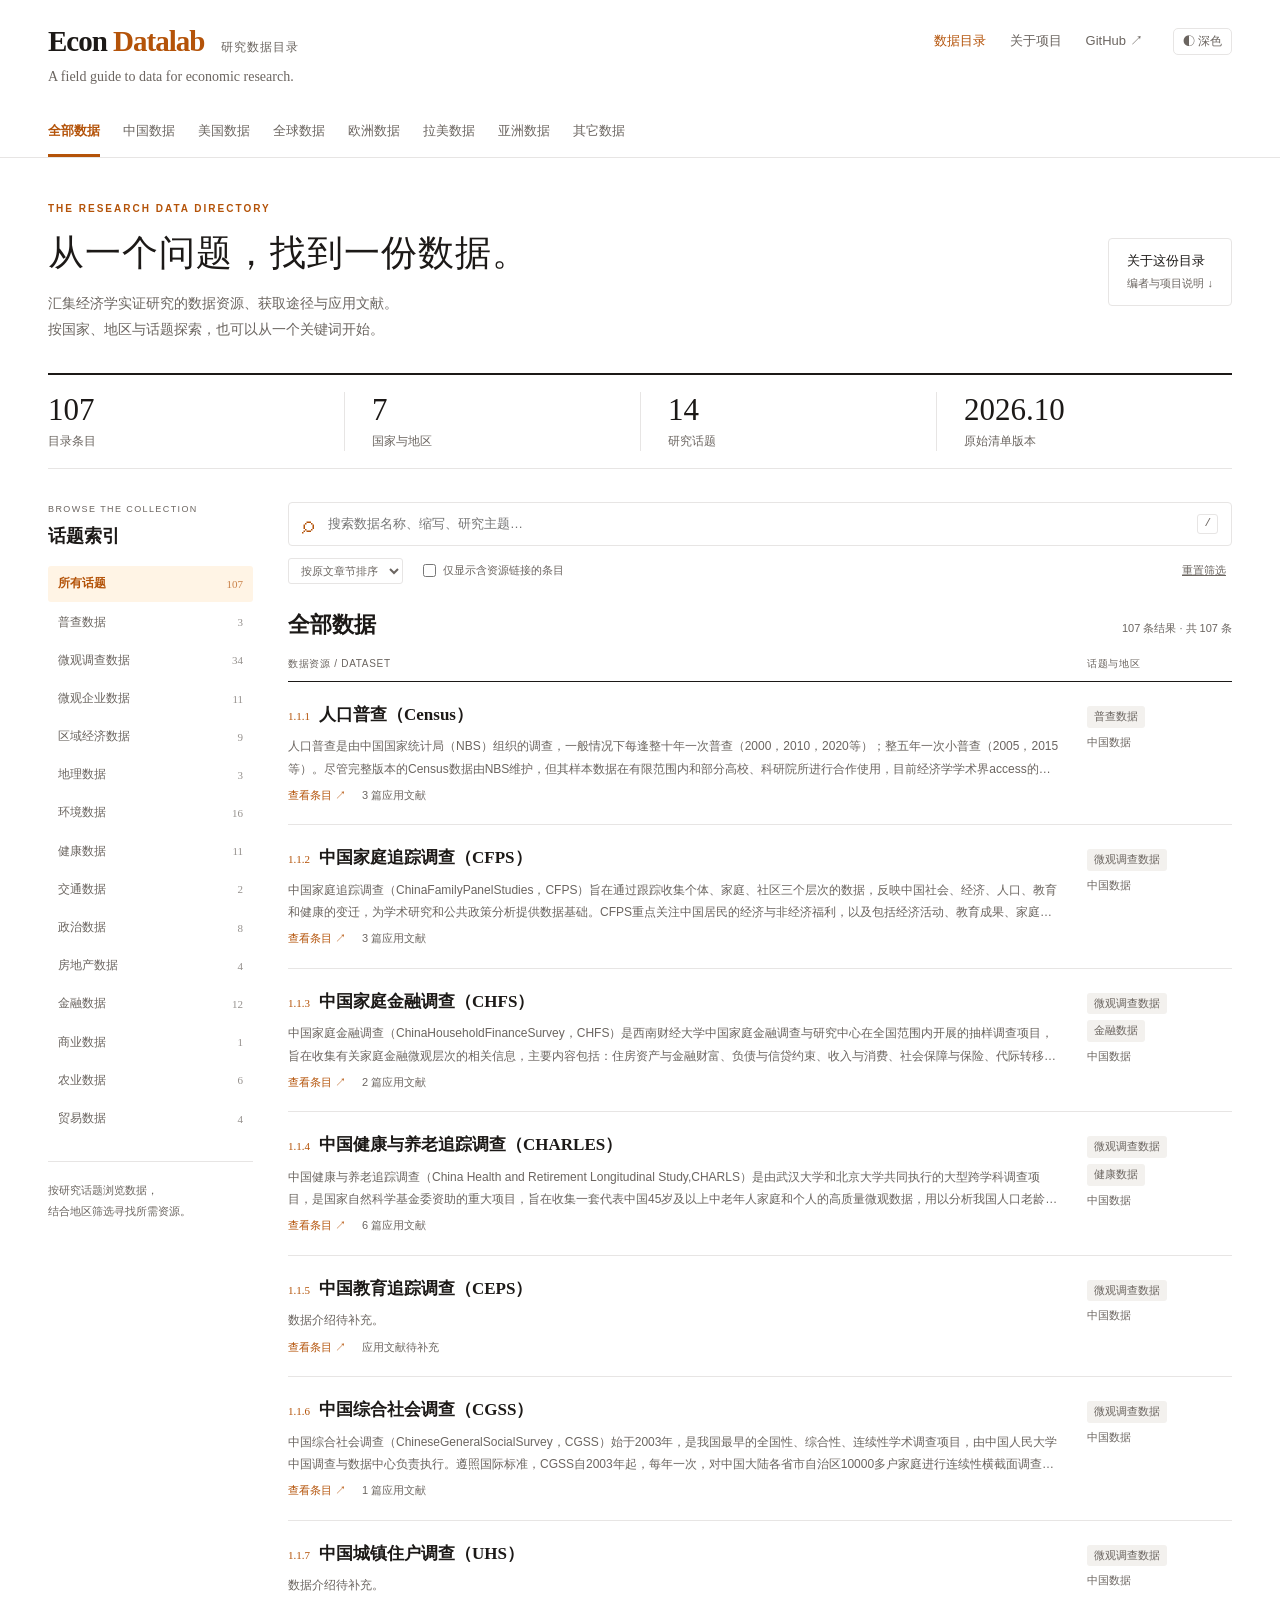
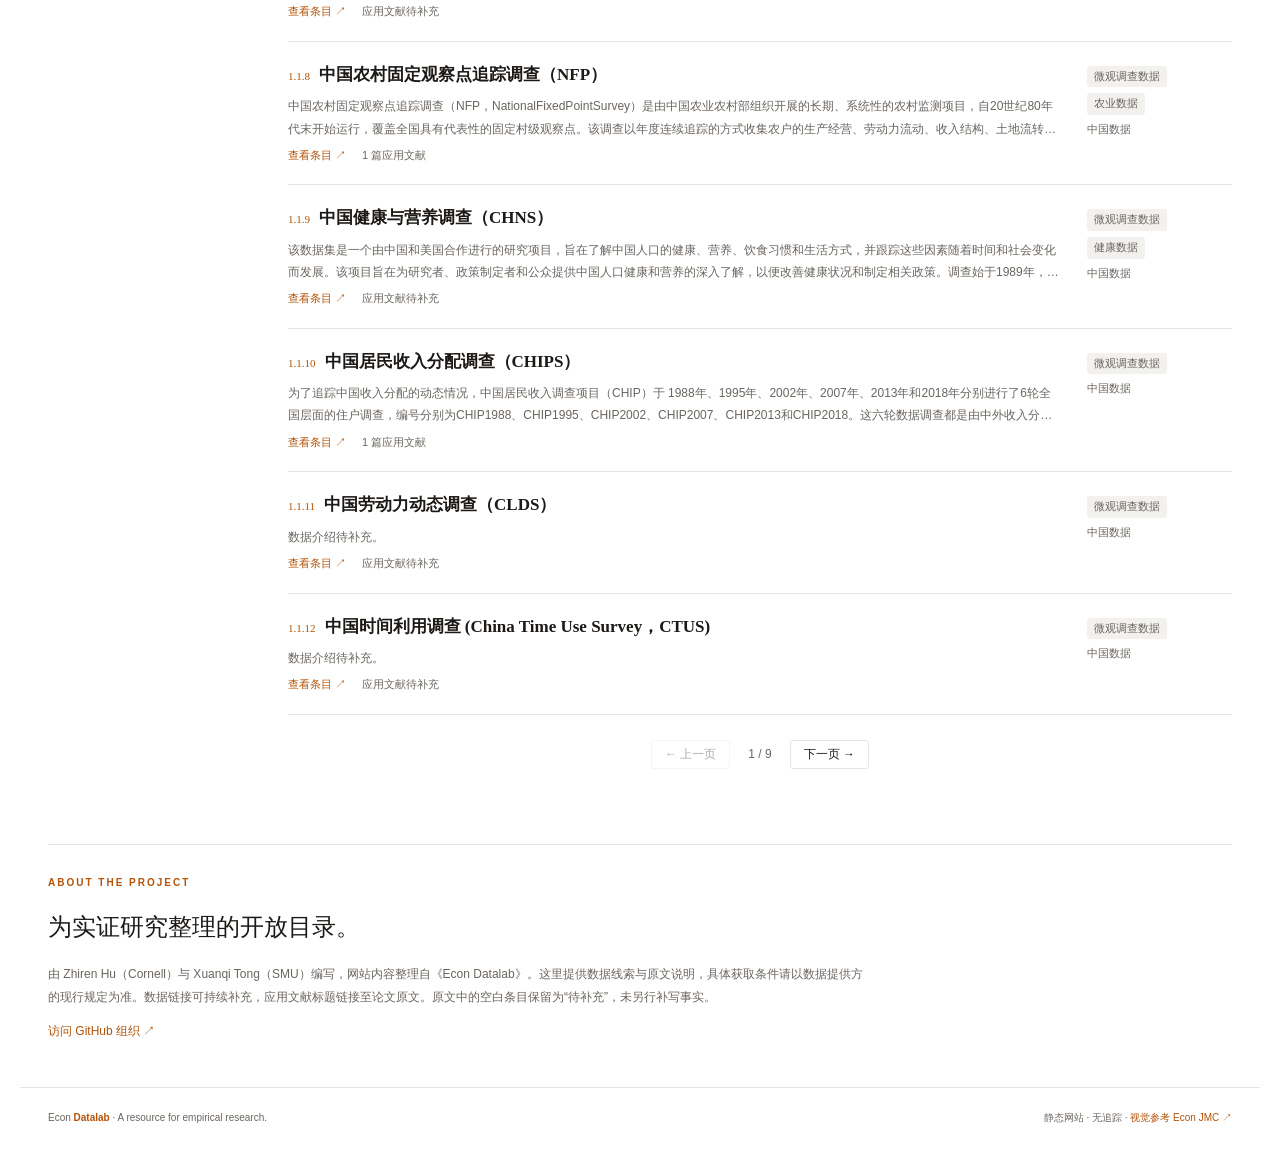
==== commit e7292f84: "Remove dataset inventories and normalize PDF-extracted paragraph spacing" ====
--- a/index.html
+++ b/index.html
@@ -1,8 +1,8 @@
 <!doctype html>
-<html lang="zh-CN" data-theme="light"><head><meta charset="utf-8"><meta name="viewport" content="width=device-width,initial-scale=1"><meta name="description" content="Econ Datalab · 经济学研究数据目录。检索中国、美国及全球研究数据、数据获取途径与应用文献。"><title>Econ Datalab · 经济学研究数据目录</title><link rel="icon" href="favicon.svg" type="image/svg+xml"><link rel="stylesheet" href="style.css?v=2"><script>try{document.documentElement.dataset.theme=localStorage.getItem('econ-theme')||'light'}catch{}</script></head>
+<html lang="zh-CN" data-theme="light"><head><meta charset="utf-8"><meta name="viewport" content="width=device-width,initial-scale=1"><meta name="description" content="Econ Datalab · 经济学研究数据目录。检索中国、美国及全球研究数据、数据获取途径与应用文献。"><title>Econ Datalab · 经济学研究数据目录</title><link rel="icon" href="favicon.svg" type="image/svg+xml"><link rel="stylesheet" href="style.css?v=3"><script>try{document.documentElement.dataset.theme=localStorage.getItem('econ-theme')||'light'}catch{}</script></head>
 <body><header><div class="wrap"><div class="top"><a class="brand" href="#">Econ <span>Datalab</span><small>研究数据目录</small></a><nav aria-label="主导航"><a href="#catalog" class="active">数据目录</a><a href="#about">关于项目</a><a href="https://github.com/econ-data" target="_blank" rel="noopener">GitHub ↗</a></nav><button id="theme" aria-label="切换深浅主题">◐ <span>深色</span></button></div><p class="tagline">A field guide to data for economic research.</p><div id="tabs" class="tabs" aria-label="数据分类"></div></div></header>
 <main class="wrap" id="catalog"><section class="intro"><div><div class="eyebrow">THE RESEARCH DATA DIRECTORY</div><h1>从一个问题，找到一份数据。</h1><p>汇集经济学实证研究的数据资源、获取途径与应用文献。<br>按国家、地区与话题探索，也可以从一个关键词开始。</p></div><a class="pdf" href="#about">关于这份目录 <span>编者与项目说明 ↓</span></a></section>
 <section class="stats" aria-label="目录概况"><div><strong id="total">—</strong><span>目录条目</span></div><div><strong id="groups">11</strong><span>国家与地区</span></div><div><strong id="links">—</strong><span>研究话题</span></div><div><strong>2026.10</strong><span>原始清单版本</span></div></section>
 <section class="workspace"><aside><div class="aside-label">BROWSE THE COLLECTION</div><h2>话题索引</h2><div id="categories"></div><div class="aside-note">按研究话题浏览数据，<br>结合地区筛选寻找所需资源。</div></aside><div class="directory"><div class="controls"><label class="search"><span>⌕</span><input id="search" type="search" placeholder="搜索数据名称、缩写、研究主题…" aria-label="搜索数据目录"><kbd>/</kbd></label><div class="filter-row"><select id="sort" aria-label="排序方式"><option value="original">按原文章节排序</option><option value="name">按名称排序</option></select><label><input type="checkbox" id="withlinks"> 仅显示含资源链接的条目</label><button id="reset">重置筛选</button></div></div><div class="results-heading"><h2 id="heading">全部数据</h2><span id="count" role="status"></span></div><div class="column-head"><span>数据资源 / DATASET</span><span>话题与地区</span></div><div id="results"><p>正在读取目录…</p></div><div id="pagination"></div></div></section>
 <section id="about" class="about"><div class="eyebrow">ABOUT THE PROJECT</div><h2>为实证研究整理的开放目录。</h2><p>由 Zhiren Hu（Cornell）与 Xuanqi Tong（SMU）编写，网站内容整理自《Econ Datalab》。这里提供数据线索与原文说明，具体获取条件请以数据提供方的现行规定为准。数据链接可持续补充，应用文献标题链接至论文原文。原文中的空白条目保留为“待补充”，未另行补写事实。</p><p><a href="https://github.com/econ-data" target="_blank" rel="noopener">访问 GitHub 组织 ↗</a></p></section></main><footer class="wrap"><span>Econ <b>Datalab</b> · A resource for empirical research.</span><span>静态网站 · 无追踪 · <a href="https://econ-jmc.github.io/" target="_blank" rel="noopener">视觉参考 Econ JMC ↗</a></span></footer>
-<dialog id="detail"><div class="dialog-top"><span id="detail-path"></span><button id="close" aria-label="关闭详情">关闭 ×</button></div><div id="detail-body"></div></dialog><script src="app.js?v=2"></script></body></html>
+<dialog id="detail"><div class="dialog-top"><span id="detail-path"></span><button id="close" aria-label="关闭详情">关闭 ×</button></div><div id="detail-body"></div></dialog><script src="app.js?v=3"></script></body></html>
--- a/style.css
+++ b/style.css
@@ -2,3 +2,5 @@
 #categories{max-height:640px;overflow:auto}#categories button{flex-shrink:0}#categories button span{max-width:155px;overflow-wrap:anywhere}.directory{min-width:0}@media(max-width:800px){#categories{max-height:none}#categories button span{max-width:none}}
 aside{min-width:0}
 .detail-section{margin:30px 0}.detail-section h3{font:600 18px var(--serif);margin:0 0 12px;color:var(--text)}.detail-section+.detail-section{padding-top:12px}.placeholder{min-height:25px;color:var(--muted);font-size:13px}.references{padding-left:24px;margin:0}.references li{padding-left:3px;margin:0 0 18px;line-height:1.9;overflow-wrap:anywhere}.references a{font-family:var(--serif)}.reference-note{display:block;color:var(--muted);font-size:11px}.data-links{padding-left:20px}.data-links li{margin:8px 0}.entry-meta .tag{margin-right:3px}#categories{max-height:none}#tabs{flex-wrap:wrap;gap:0 23px}#tabs button{padding-bottom:12px}@media(max-width:800px){#tabs{flex-wrap:nowrap;gap:20px}.detail-section{margin:26px 0}}
+
+.fulltext{white-space:normal;letter-spacing:normal;word-spacing:normal;text-align:left}.fulltext p{margin:0 0 1em}.fulltext p:last-child{margin-bottom:0}
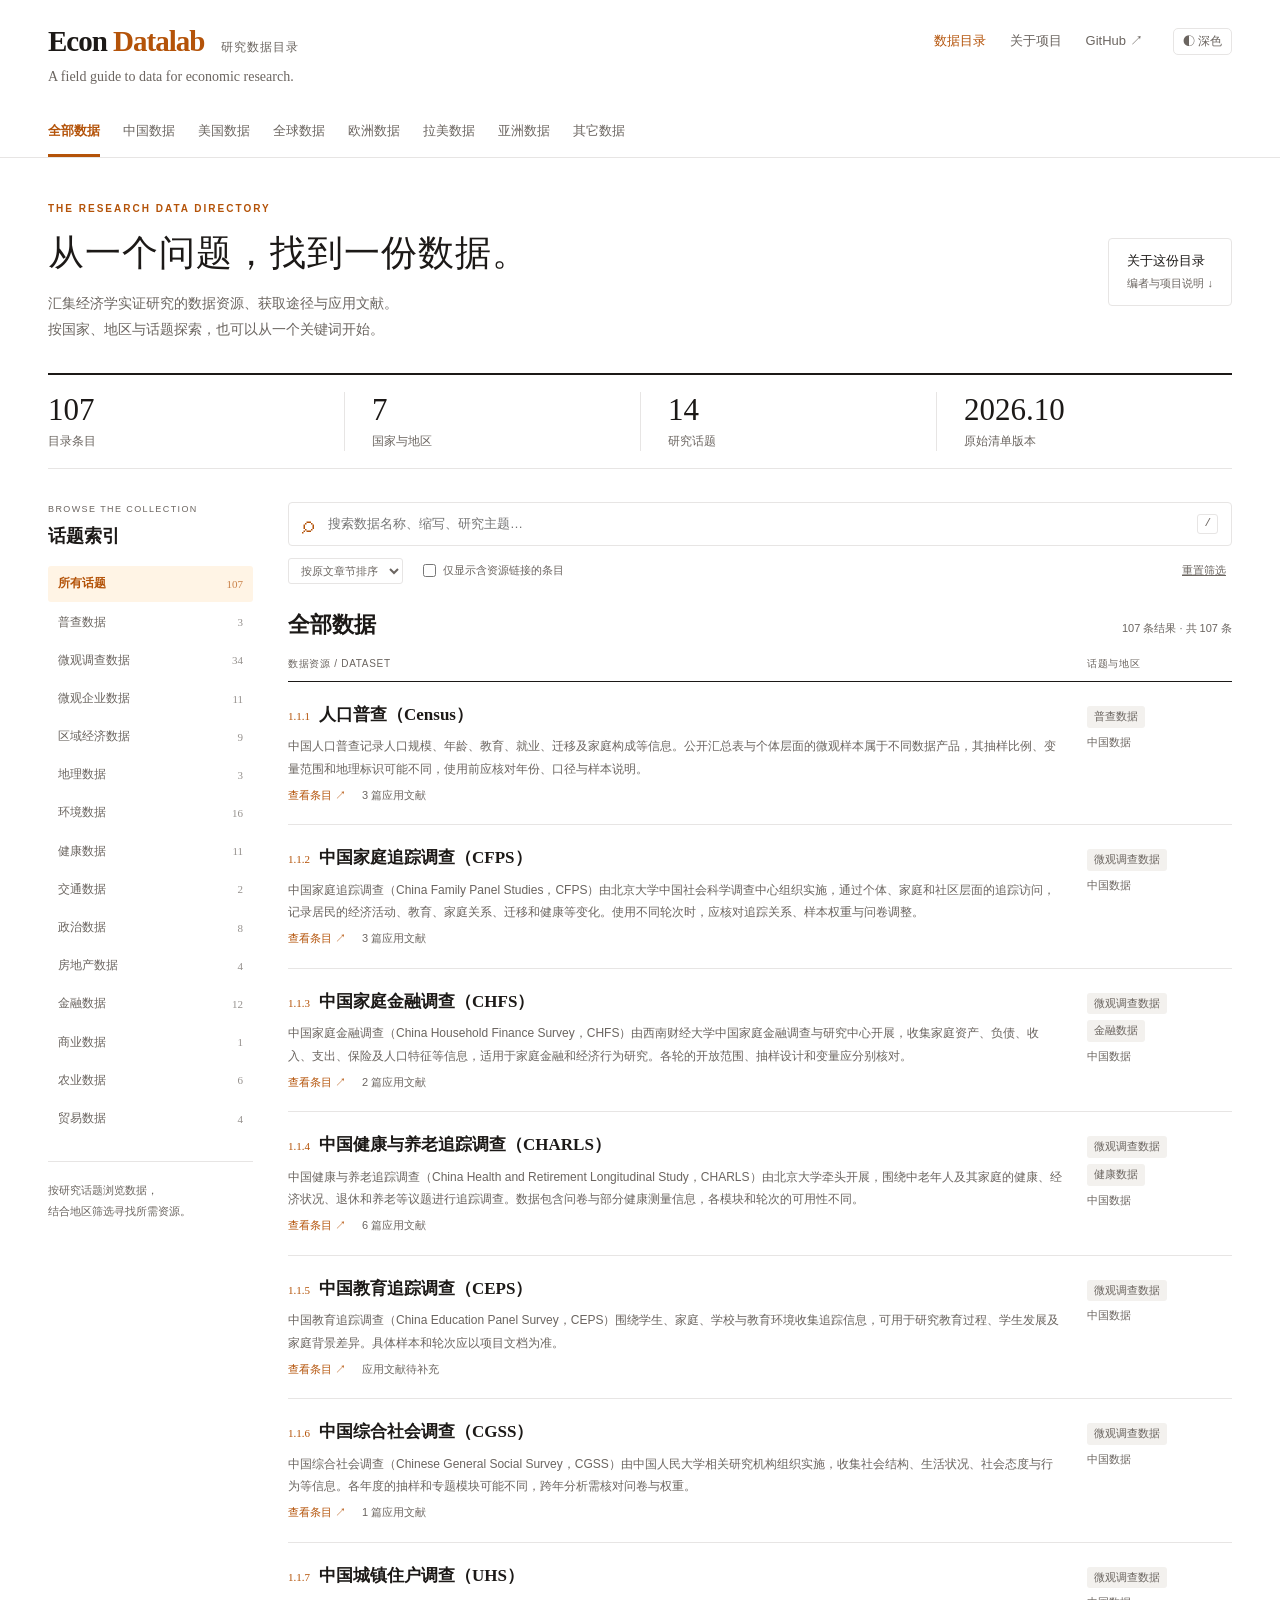
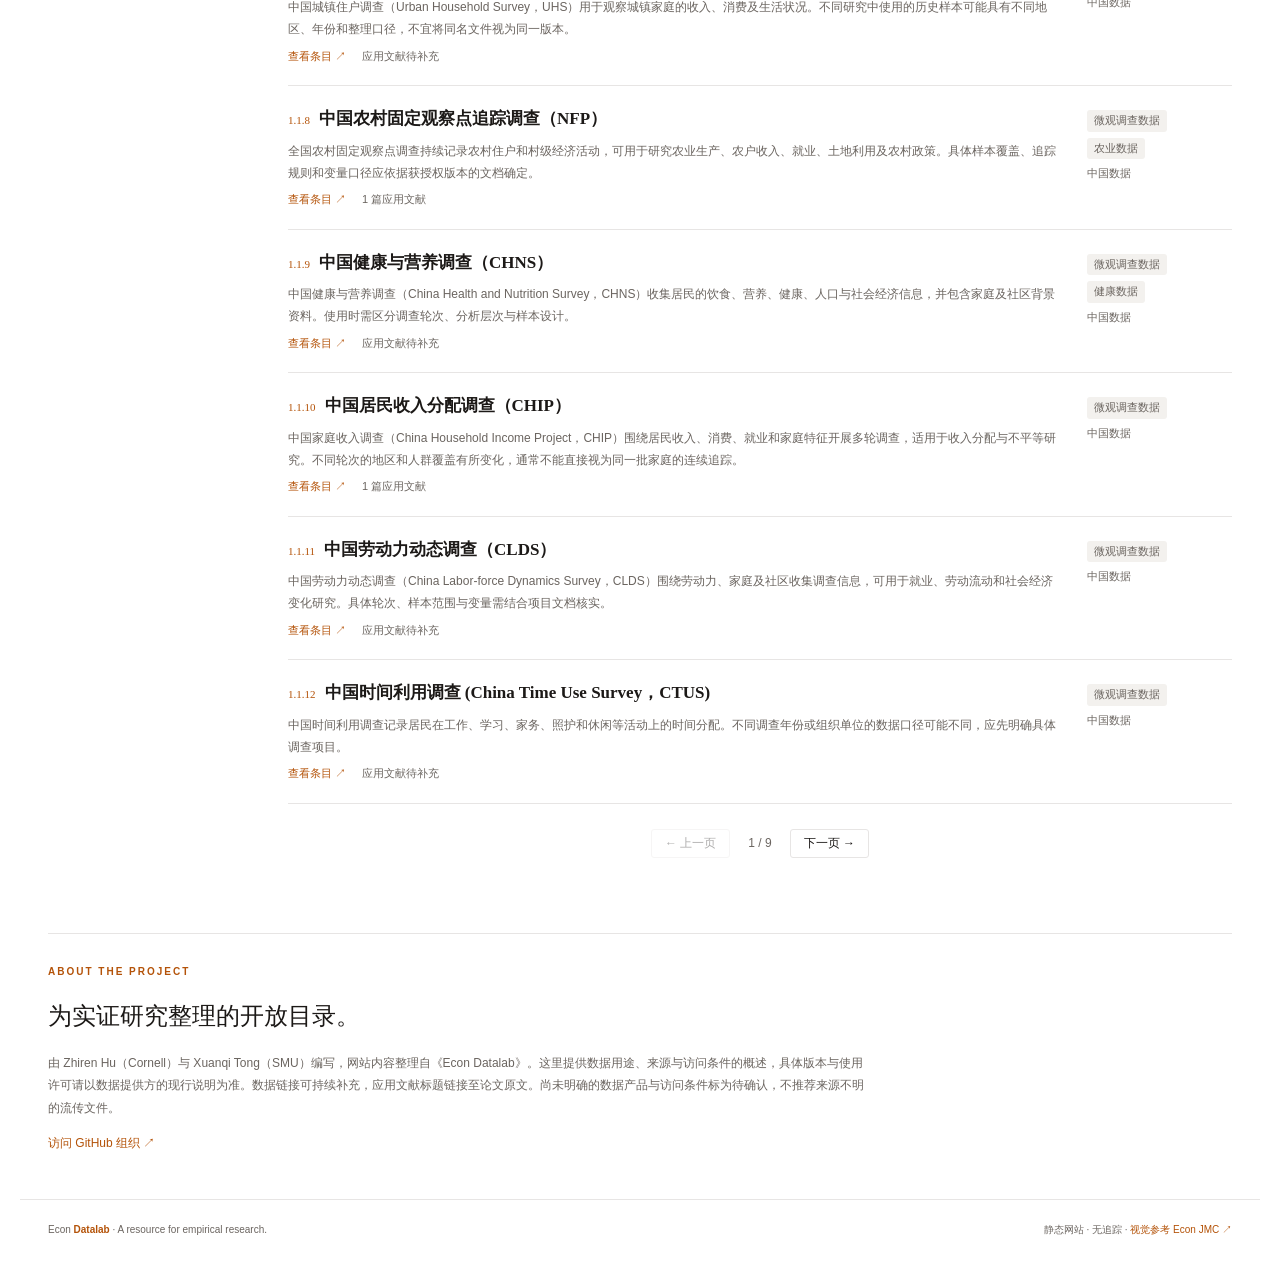
==== commit 3f65cd38: "Revise all dataset descriptions and access statements; remove unsupported authorization claims" ====
--- a/index.html
+++ b/index.html
@@ -4,5 +4,5 @@
 <main class="wrap" id="catalog"><section class="intro"><div><div class="eyebrow">THE RESEARCH DATA DIRECTORY</div><h1>从一个问题，找到一份数据。</h1><p>汇集经济学实证研究的数据资源、获取途径与应用文献。<br>按国家、地区与话题探索，也可以从一个关键词开始。</p></div><a class="pdf" href="#about">关于这份目录 <span>编者与项目说明 ↓</span></a></section>
 <section class="stats" aria-label="目录概况"><div><strong id="total">—</strong><span>目录条目</span></div><div><strong id="groups">11</strong><span>国家与地区</span></div><div><strong id="links">—</strong><span>研究话题</span></div><div><strong>2026.10</strong><span>原始清单版本</span></div></section>
 <section class="workspace"><aside><div class="aside-label">BROWSE THE COLLECTION</div><h2>话题索引</h2><div id="categories"></div><div class="aside-note">按研究话题浏览数据，<br>结合地区筛选寻找所需资源。</div></aside><div class="directory"><div class="controls"><label class="search"><span>⌕</span><input id="search" type="search" placeholder="搜索数据名称、缩写、研究主题…" aria-label="搜索数据目录"><kbd>/</kbd></label><div class="filter-row"><select id="sort" aria-label="排序方式"><option value="original">按原文章节排序</option><option value="name">按名称排序</option></select><label><input type="checkbox" id="withlinks"> 仅显示含资源链接的条目</label><button id="reset">重置筛选</button></div></div><div class="results-heading"><h2 id="heading">全部数据</h2><span id="count" role="status"></span></div><div class="column-head"><span>数据资源 / DATASET</span><span>话题与地区</span></div><div id="results"><p>正在读取目录…</p></div><div id="pagination"></div></div></section>
-<section id="about" class="about"><div class="eyebrow">ABOUT THE PROJECT</div><h2>为实证研究整理的开放目录。</h2><p>由 Zhiren Hu（Cornell）与 Xuanqi Tong（SMU）编写，网站内容整理自《Econ Datalab》。这里提供数据线索与原文说明，具体获取条件请以数据提供方的现行规定为准。数据链接可持续补充，应用文献标题链接至论文原文。原文中的空白条目保留为“待补充”，未另行补写事实。</p><p><a href="https://github.com/econ-data" target="_blank" rel="noopener">访问 GitHub 组织 ↗</a></p></section></main><footer class="wrap"><span>Econ <b>Datalab</b> · A resource for empirical research.</span><span>静态网站 · 无追踪 · <a href="https://econ-jmc.github.io/" target="_blank" rel="noopener">视觉参考 Econ JMC ↗</a></span></footer>
-<dialog id="detail"><div class="dialog-top"><span id="detail-path"></span><button id="close" aria-label="关闭详情">关闭 ×</button></div><div id="detail-body"></div></dialog><script src="app.js?v=3"></script></body></html>
+<section id="about" class="about"><div class="eyebrow">ABOUT THE PROJECT</div><h2>为实证研究整理的开放目录。</h2><p>由 Zhiren Hu（Cornell）与 Xuanqi Tong（SMU）编写，网站内容整理自《Econ Datalab》。这里提供数据用途、来源与访问条件的概述，具体版本与使用许可请以数据提供方的现行说明为准。数据链接可持续补充，应用文献标题链接至论文原文。尚未明确的数据产品与访问条件标为待确认，不推荐来源不明的流传文件。</p><p><a href="https://github.com/econ-data" target="_blank" rel="noopener">访问 GitHub 组织 ↗</a></p></section></main><footer class="wrap"><span>Econ <b>Datalab</b> · A resource for empirical research.</span><span>静态网站 · 无追踪 · <a href="https://econ-jmc.github.io/" target="_blank" rel="noopener">视觉参考 Econ JMC ↗</a></span></footer>
+<dialog id="detail"><div class="dialog-top"><span id="detail-path"></span><button id="close" aria-label="关闭详情">关闭 ×</button></div><div id="detail-body"></div></dialog><script src="app.js?v=4"></script></body></html>
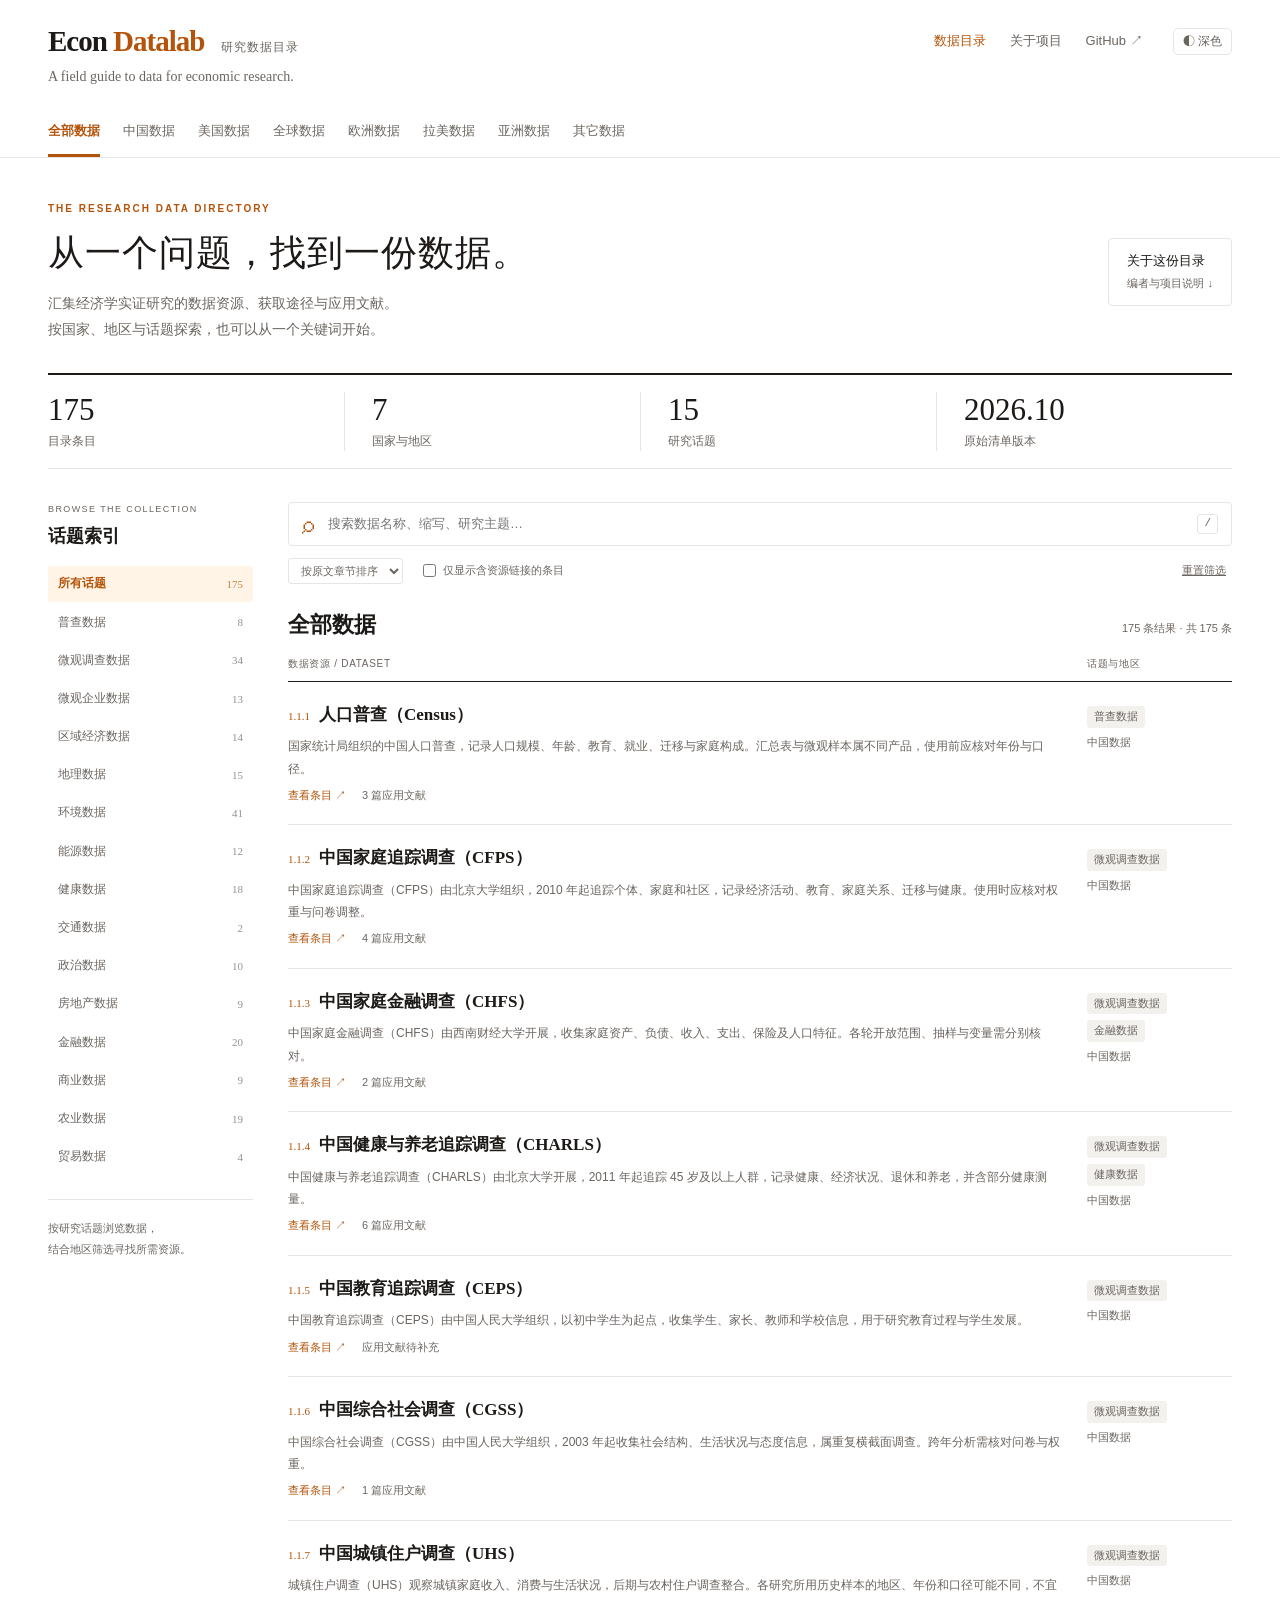
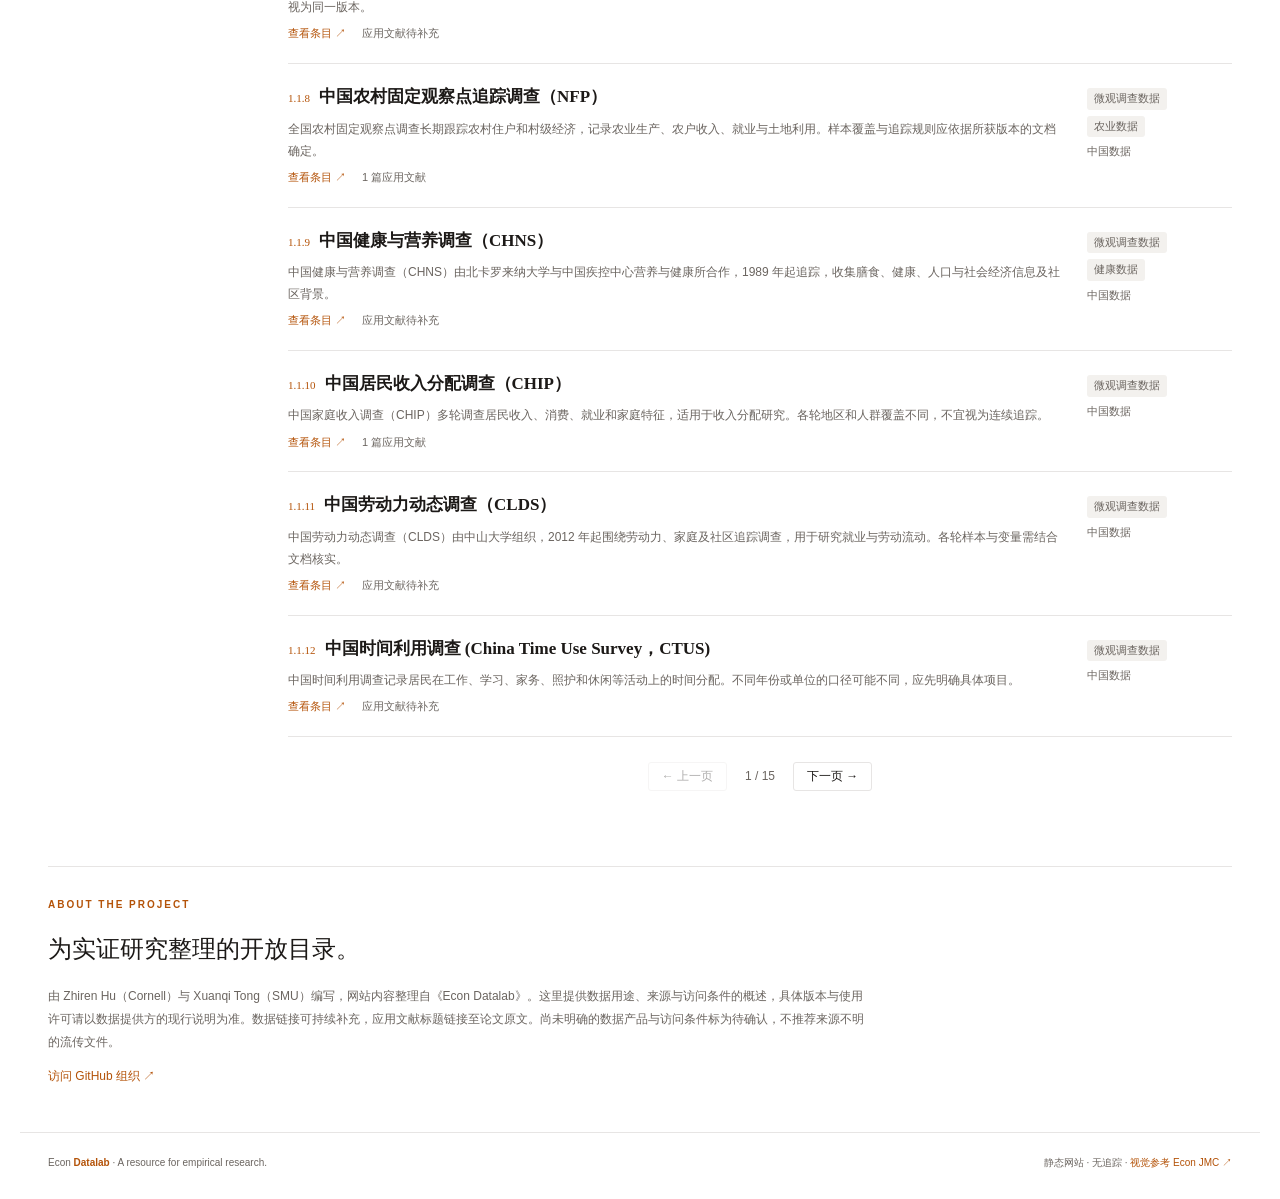
==== commit 20e72567: "Add datasets from 10 top-5 papers, energy topic, verified links, expanded intros - 68 new dataset en" ====
--- a/index.html
+++ b/index.html
@@ -5,4 +5,4 @@
 <section class="stats" aria-label="目录概况"><div><strong id="total">—</strong><span>目录条目</span></div><div><strong id="groups">11</strong><span>国家与地区</span></div><div><strong id="links">—</strong><span>研究话题</span></div><div><strong>2026.10</strong><span>原始清单版本</span></div></section>
 <section class="workspace"><aside><div class="aside-label">BROWSE THE COLLECTION</div><h2>话题索引</h2><div id="categories"></div><div class="aside-note">按研究话题浏览数据，<br>结合地区筛选寻找所需资源。</div></aside><div class="directory"><div class="controls"><label class="search"><span>⌕</span><input id="search" type="search" placeholder="搜索数据名称、缩写、研究主题…" aria-label="搜索数据目录"><kbd>/</kbd></label><div class="filter-row"><select id="sort" aria-label="排序方式"><option value="original">按原文章节排序</option><option value="name">按名称排序</option></select><label><input type="checkbox" id="withlinks"> 仅显示含资源链接的条目</label><button id="reset">重置筛选</button></div></div><div class="results-heading"><h2 id="heading">全部数据</h2><span id="count" role="status"></span></div><div class="column-head"><span>数据资源 / DATASET</span><span>话题与地区</span></div><div id="results"><p>正在读取目录…</p></div><div id="pagination"></div></div></section>
 <section id="about" class="about"><div class="eyebrow">ABOUT THE PROJECT</div><h2>为实证研究整理的开放目录。</h2><p>由 Zhiren Hu（Cornell）与 Xuanqi Tong（SMU）编写，网站内容整理自《Econ Datalab》。这里提供数据用途、来源与访问条件的概述，具体版本与使用许可请以数据提供方的现行说明为准。数据链接可持续补充，应用文献标题链接至论文原文。尚未明确的数据产品与访问条件标为待确认，不推荐来源不明的流传文件。</p><p><a href="https://github.com/econ-data" target="_blank" rel="noopener">访问 GitHub 组织 ↗</a></p></section></main><footer class="wrap"><span>Econ <b>Datalab</b> · A resource for empirical research.</span><span>静态网站 · 无追踪 · <a href="https://econ-jmc.github.io/" target="_blank" rel="noopener">视觉参考 Econ JMC ↗</a></span></footer>
-<dialog id="detail"><div class="dialog-top"><span id="detail-path"></span><button id="close" aria-label="关闭详情">关闭 ×</button></div><div id="detail-body"></div></dialog><script src="app.js?v=4"></script></body></html>
+<dialog id="detail"><div class="dialog-top"><span id="detail-path"></span><button id="close" aria-label="关闭详情">关闭 ×</button></div><div id="detail-body"></div></dialog><script src="app.js?v=5"></script></body></html>
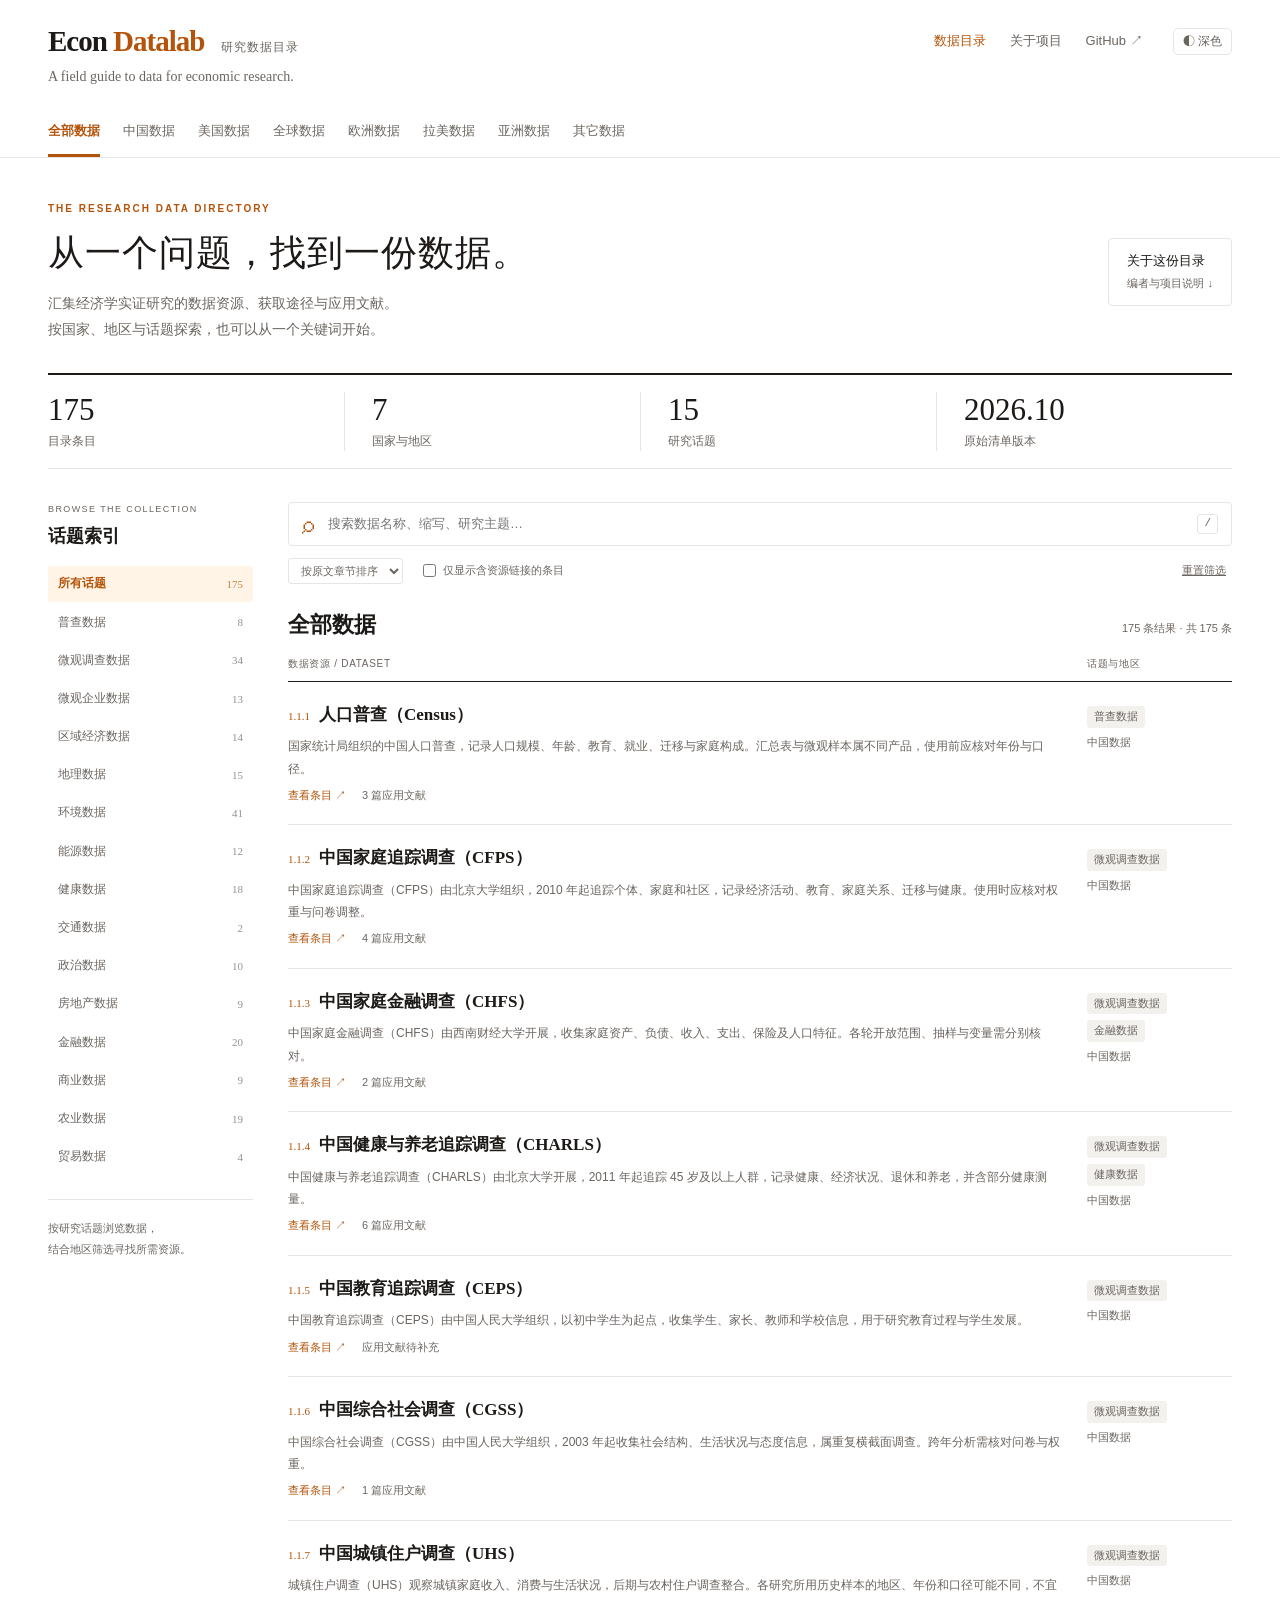
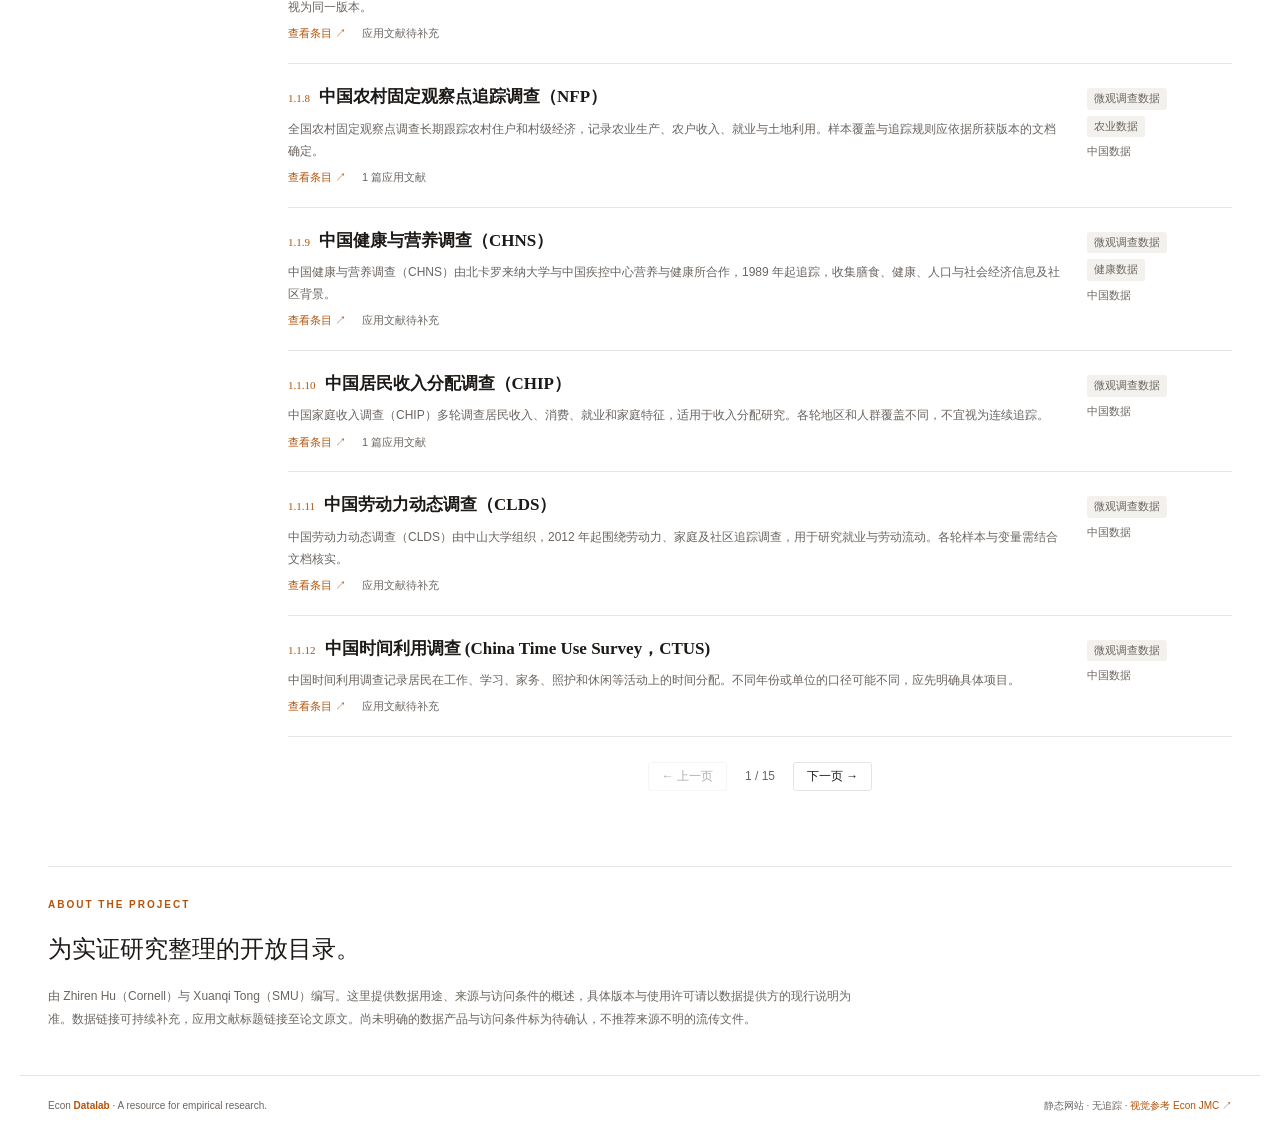
==== commit a8844f27: "Remove Econ Datalab source note and GitHub org link from About section Co-Authored-By: Claude Opus 5" ====
--- a/index.html
+++ b/index.html
@@ -4,5 +4,5 @@
 <main class="wrap" id="catalog"><section class="intro"><div><div class="eyebrow">THE RESEARCH DATA DIRECTORY</div><h1>从一个问题，找到一份数据。</h1><p>汇集经济学实证研究的数据资源、获取途径与应用文献。<br>按国家、地区与话题探索，也可以从一个关键词开始。</p></div><a class="pdf" href="#about">关于这份目录 <span>编者与项目说明 ↓</span></a></section>
 <section class="stats" aria-label="目录概况"><div><strong id="total">—</strong><span>目录条目</span></div><div><strong id="groups">11</strong><span>国家与地区</span></div><div><strong id="links">—</strong><span>研究话题</span></div><div><strong>2026.10</strong><span>原始清单版本</span></div></section>
 <section class="workspace"><aside><div class="aside-label">BROWSE THE COLLECTION</div><h2>话题索引</h2><div id="categories"></div><div class="aside-note">按研究话题浏览数据，<br>结合地区筛选寻找所需资源。</div></aside><div class="directory"><div class="controls"><label class="search"><span>⌕</span><input id="search" type="search" placeholder="搜索数据名称、缩写、研究主题…" aria-label="搜索数据目录"><kbd>/</kbd></label><div class="filter-row"><select id="sort" aria-label="排序方式"><option value="original">按原文章节排序</option><option value="name">按名称排序</option></select><label><input type="checkbox" id="withlinks"> 仅显示含资源链接的条目</label><button id="reset">重置筛选</button></div></div><div class="results-heading"><h2 id="heading">全部数据</h2><span id="count" role="status"></span></div><div class="column-head"><span>数据资源 / DATASET</span><span>话题与地区</span></div><div id="results"><p>正在读取目录…</p></div><div id="pagination"></div></div></section>
-<section id="about" class="about"><div class="eyebrow">ABOUT THE PROJECT</div><h2>为实证研究整理的开放目录。</h2><p>由 Zhiren Hu（Cornell）与 Xuanqi Tong（SMU）编写，网站内容整理自《Econ Datalab》。这里提供数据用途、来源与访问条件的概述，具体版本与使用许可请以数据提供方的现行说明为准。数据链接可持续补充，应用文献标题链接至论文原文。尚未明确的数据产品与访问条件标为待确认，不推荐来源不明的流传文件。</p><p><a href="https://github.com/econ-data" target="_blank" rel="noopener">访问 GitHub 组织 ↗</a></p></section></main><footer class="wrap"><span>Econ <b>Datalab</b> · A resource for empirical research.</span><span>静态网站 · 无追踪 · <a href="https://econ-jmc.github.io/" target="_blank" rel="noopener">视觉参考 Econ JMC ↗</a></span></footer>
+<section id="about" class="about"><div class="eyebrow">ABOUT THE PROJECT</div><h2>为实证研究整理的开放目录。</h2><p>由 Zhiren Hu（Cornell）与 Xuanqi Tong（SMU）编写。这里提供数据用途、来源与访问条件的概述，具体版本与使用许可请以数据提供方的现行说明为准。数据链接可持续补充，应用文献标题链接至论文原文。尚未明确的数据产品与访问条件标为待确认，不推荐来源不明的流传文件。</p></section></main><footer class="wrap"><span>Econ <b>Datalab</b> · A resource for empirical research.</span><span>静态网站 · 无追踪 · <a href="https://econ-jmc.github.io/" target="_blank" rel="noopener">视觉参考 Econ JMC ↗</a></span></footer>
 <dialog id="detail"><div class="dialog-top"><span id="detail-path"></span><button id="close" aria-label="关闭详情">关闭 ×</button></div><div id="detail-body"></div></dialog><script src="app.js?v=5"></script></body></html>
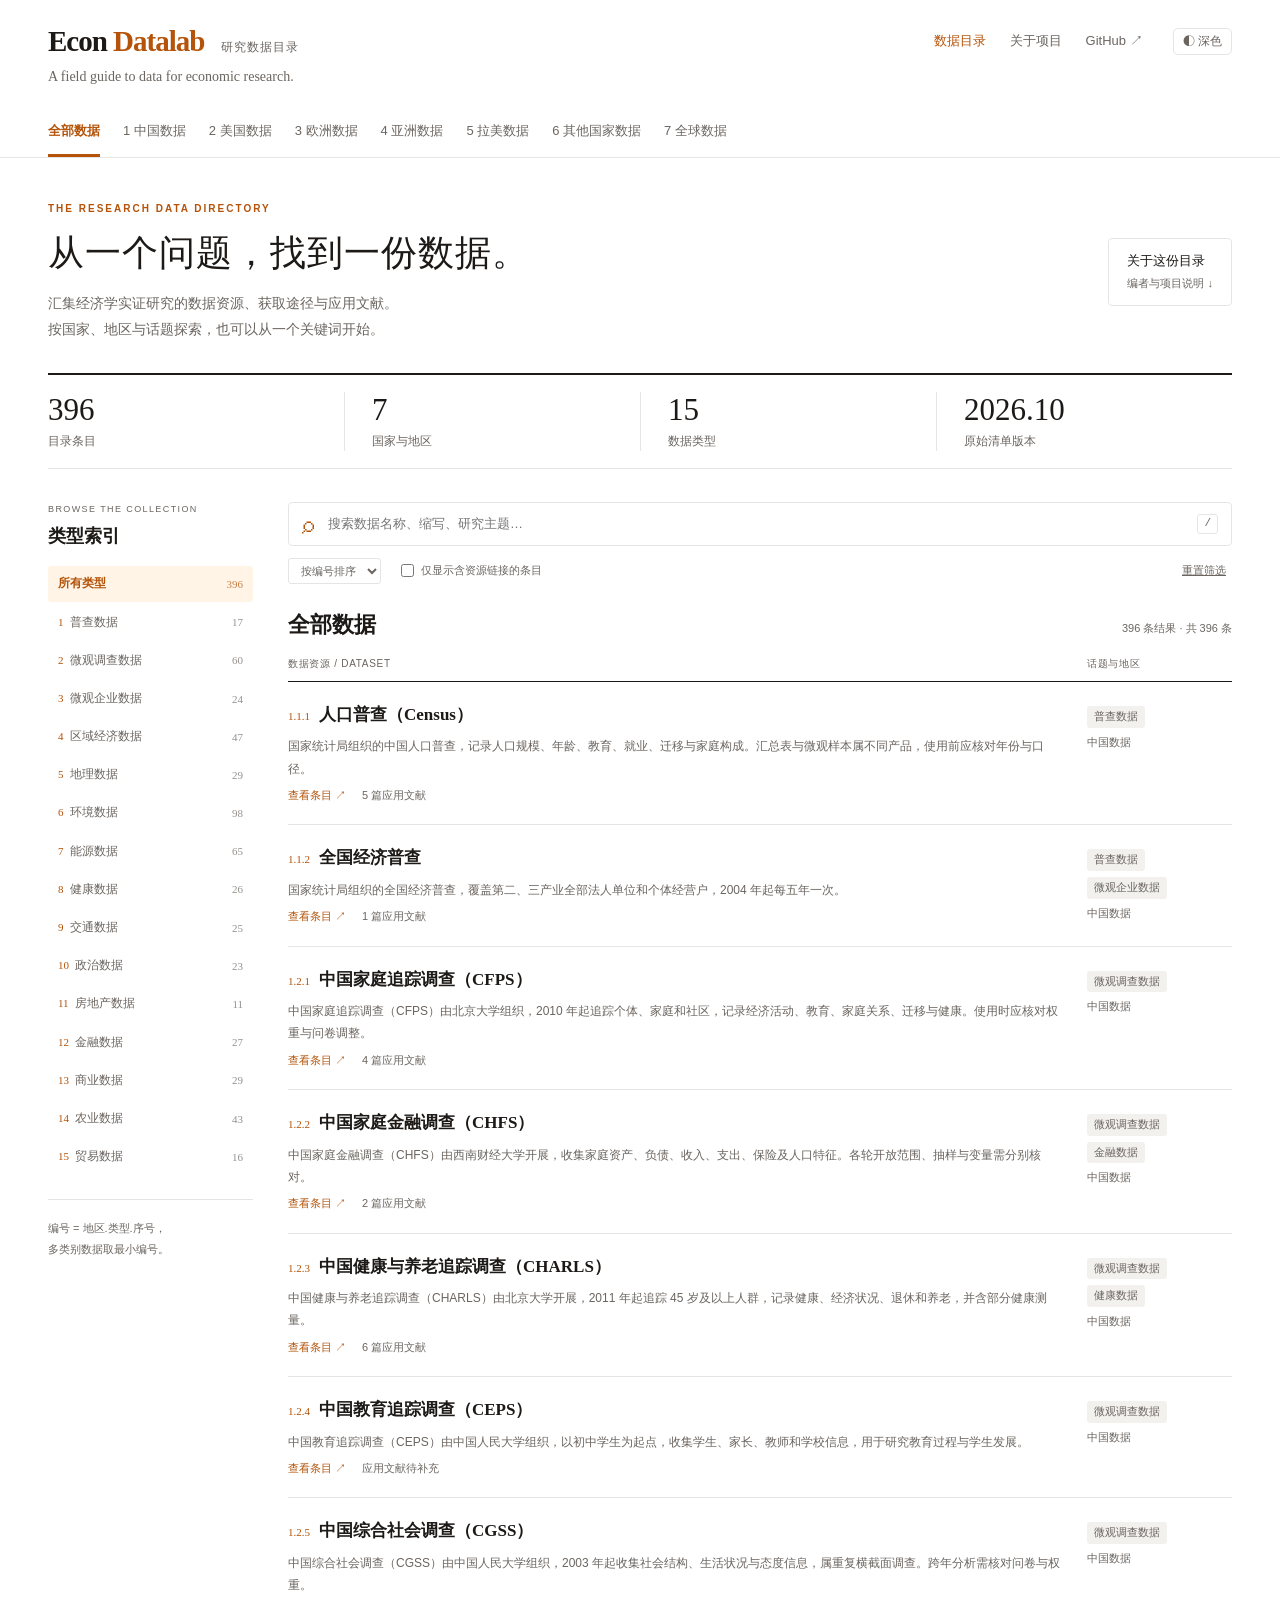
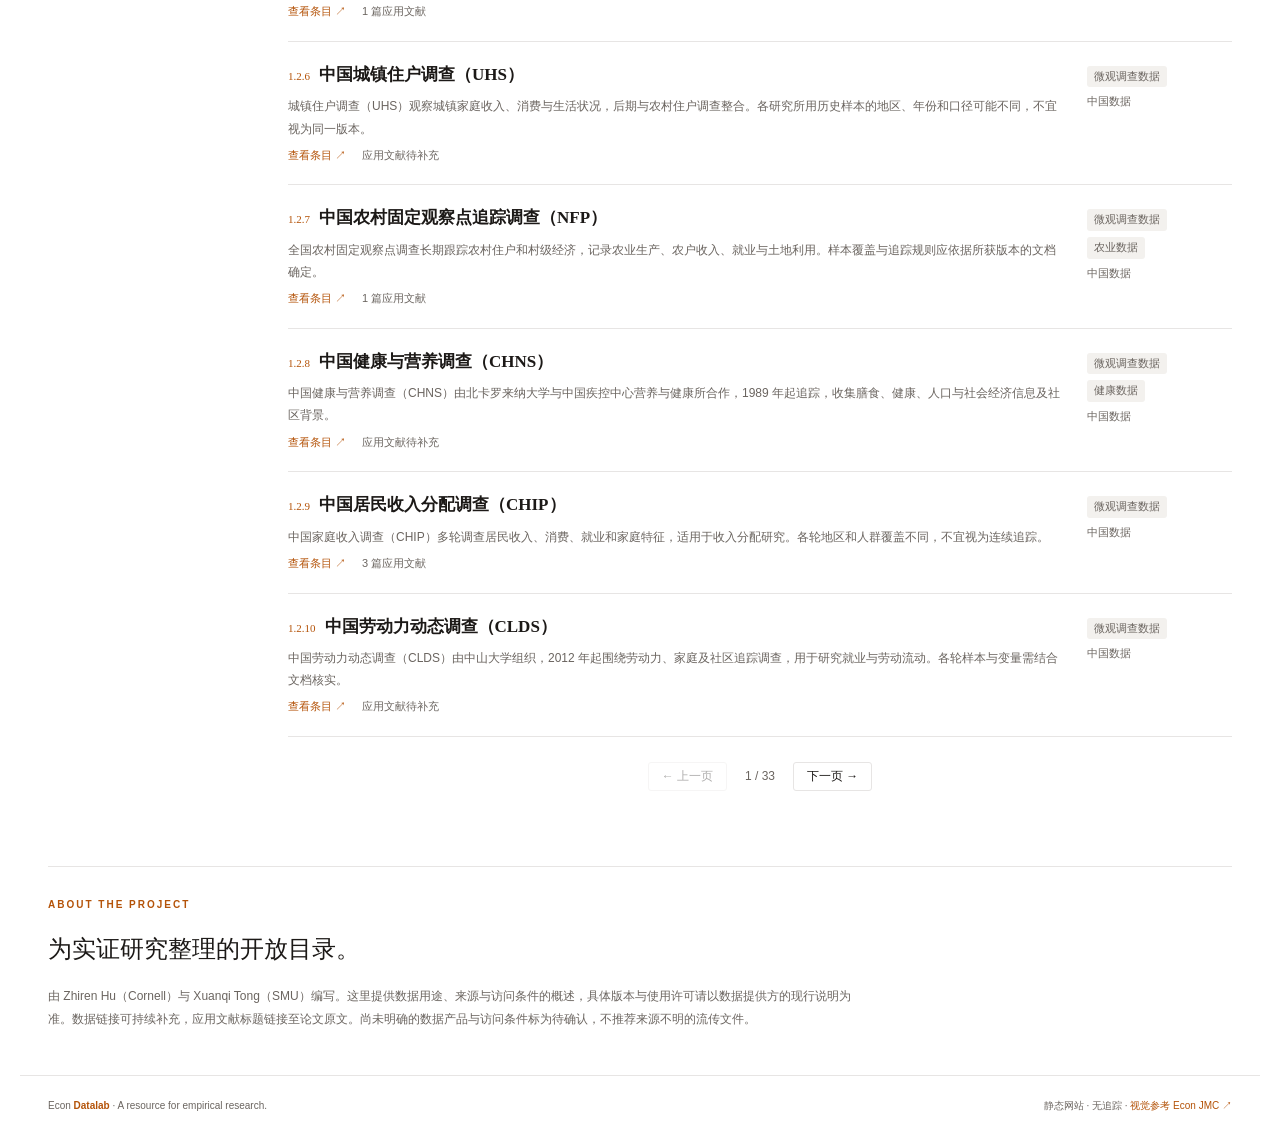
==== commit c041aa9e: "Reorganize catalog: region.type.n numbering, merge/split same-source entries - ids now region.type.n" ====
--- a/index.html
+++ b/index.html
@@ -1,8 +1,8 @@
 <!doctype html>
-<html lang="zh-CN" data-theme="light"><head><meta charset="utf-8"><meta name="viewport" content="width=device-width,initial-scale=1"><meta name="description" content="Econ Datalab · 经济学研究数据目录。检索中国、美国及全球研究数据、数据获取途径与应用文献。"><title>Econ Datalab · 经济学研究数据目录</title><link rel="icon" href="favicon.svg" type="image/svg+xml"><link rel="stylesheet" href="style.css?v=3"><script>try{document.documentElement.dataset.theme=localStorage.getItem('econ-theme')||'light'}catch{}</script></head>
+<html lang="zh-CN" data-theme="light"><head><meta charset="utf-8"><meta name="viewport" content="width=device-width,initial-scale=1"><meta name="description" content="Econ Datalab · 经济学研究数据目录。检索中国、美国及全球研究数据、数据获取途径与应用文献。"><title>Econ Datalab · 经济学研究数据目录</title><link rel="icon" href="favicon.svg" type="image/svg+xml"><link rel="stylesheet" href="style.css?v=4"><script>try{document.documentElement.dataset.theme=localStorage.getItem('econ-theme')||'light'}catch{}</script></head>
 <body><header><div class="wrap"><div class="top"><a class="brand" href="#">Econ <span>Datalab</span><small>研究数据目录</small></a><nav aria-label="主导航"><a href="#catalog" class="active">数据目录</a><a href="#about">关于项目</a><a href="https://github.com/econ-data" target="_blank" rel="noopener">GitHub ↗</a></nav><button id="theme" aria-label="切换深浅主题">◐ <span>深色</span></button></div><p class="tagline">A field guide to data for economic research.</p><div id="tabs" class="tabs" aria-label="数据分类"></div></div></header>
 <main class="wrap" id="catalog"><section class="intro"><div><div class="eyebrow">THE RESEARCH DATA DIRECTORY</div><h1>从一个问题，找到一份数据。</h1><p>汇集经济学实证研究的数据资源、获取途径与应用文献。<br>按国家、地区与话题探索，也可以从一个关键词开始。</p></div><a class="pdf" href="#about">关于这份目录 <span>编者与项目说明 ↓</span></a></section>
-<section class="stats" aria-label="目录概况"><div><strong id="total">—</strong><span>目录条目</span></div><div><strong id="groups">11</strong><span>国家与地区</span></div><div><strong id="links">—</strong><span>研究话题</span></div><div><strong>2026.10</strong><span>原始清单版本</span></div></section>
-<section class="workspace"><aside><div class="aside-label">BROWSE THE COLLECTION</div><h2>话题索引</h2><div id="categories"></div><div class="aside-note">按研究话题浏览数据，<br>结合地区筛选寻找所需资源。</div></aside><div class="directory"><div class="controls"><label class="search"><span>⌕</span><input id="search" type="search" placeholder="搜索数据名称、缩写、研究主题…" aria-label="搜索数据目录"><kbd>/</kbd></label><div class="filter-row"><select id="sort" aria-label="排序方式"><option value="original">按原文章节排序</option><option value="name">按名称排序</option></select><label><input type="checkbox" id="withlinks"> 仅显示含资源链接的条目</label><button id="reset">重置筛选</button></div></div><div class="results-heading"><h2 id="heading">全部数据</h2><span id="count" role="status"></span></div><div class="column-head"><span>数据资源 / DATASET</span><span>话题与地区</span></div><div id="results"><p>正在读取目录…</p></div><div id="pagination"></div></div></section>
+<section class="stats" aria-label="目录概况"><div><strong id="total">—</strong><span>目录条目</span></div><div><strong id="groups">11</strong><span>国家与地区</span></div><div><strong id="links">—</strong><span>数据类型</span></div><div><strong>2026.10</strong><span>原始清单版本</span></div></section>
+<section class="workspace"><aside><div class="aside-label">BROWSE THE COLLECTION</div><h2>类型索引</h2><div id="categories"></div><div class="aside-note">编号 = 地区.类型.序号，<br>多类别数据取最小编号。</div></aside><div class="directory"><div class="controls"><label class="search"><span>⌕</span><input id="search" type="search" placeholder="搜索数据名称、缩写、研究主题…" aria-label="搜索数据目录"><kbd>/</kbd></label><div class="filter-row"><select id="sort" aria-label="排序方式"><option value="original">按编号排序</option><option value="name">按名称排序</option></select><label><input type="checkbox" id="withlinks"> 仅显示含资源链接的条目</label><button id="reset">重置筛选</button></div></div><div class="results-heading"><h2 id="heading">全部数据</h2><span id="count" role="status"></span></div><div class="column-head"><span>数据资源 / DATASET</span><span>话题与地区</span></div><div id="results"><p>正在读取目录…</p></div><div id="pagination"></div></div></section>
 <section id="about" class="about"><div class="eyebrow">ABOUT THE PROJECT</div><h2>为实证研究整理的开放目录。</h2><p>由 Zhiren Hu（Cornell）与 Xuanqi Tong（SMU）编写。这里提供数据用途、来源与访问条件的概述，具体版本与使用许可请以数据提供方的现行说明为准。数据链接可持续补充，应用文献标题链接至论文原文。尚未明确的数据产品与访问条件标为待确认，不推荐来源不明的流传文件。</p></section></main><footer class="wrap"><span>Econ <b>Datalab</b> · A resource for empirical research.</span><span>静态网站 · 无追踪 · <a href="https://econ-jmc.github.io/" target="_blank" rel="noopener">视觉参考 Econ JMC ↗</a></span></footer>
-<dialog id="detail"><div class="dialog-top"><span id="detail-path"></span><button id="close" aria-label="关闭详情">关闭 ×</button></div><div id="detail-body"></div></dialog><script src="app.js?v=5"></script></body></html>
+<dialog id="detail"><div class="dialog-top"><span id="detail-path"></span><button id="close" aria-label="关闭详情">关闭 ×</button></div><div id="detail-body"></div></dialog><script src="app.js?v=6"></script></body></html>
--- a/style.css
+++ b/style.css
@@ -4,3 +4,4 @@
 .detail-section{margin:30px 0}.detail-section h3{font:600 18px var(--serif);margin:0 0 12px;color:var(--text)}.detail-section+.detail-section{padding-top:12px}.placeholder{min-height:25px;color:var(--muted);font-size:13px}.references{padding-left:24px;margin:0}.references li{padding-left:3px;margin:0 0 18px;line-height:1.9;overflow-wrap:anywhere}.references a{font-family:var(--serif)}.reference-note{display:block;color:var(--muted);font-size:11px}.data-links{padding-left:20px}.data-links li{margin:8px 0}.entry-meta .tag{margin-right:3px}#categories{max-height:none}#tabs{flex-wrap:wrap;gap:0 23px}#tabs button{padding-bottom:12px}@media(max-width:800px){#tabs{flex-wrap:nowrap;gap:20px}.detail-section{margin:26px 0}}
 
 .fulltext{white-space:normal;letter-spacing:normal;word-spacing:normal;text-align:left}.fulltext p{margin:0 0 1em}.fulltext p:last-child{margin-bottom:0}
+#categories .code{font:11px var(--serif);color:var(--accent);font-weight:400;margin-right:3px}
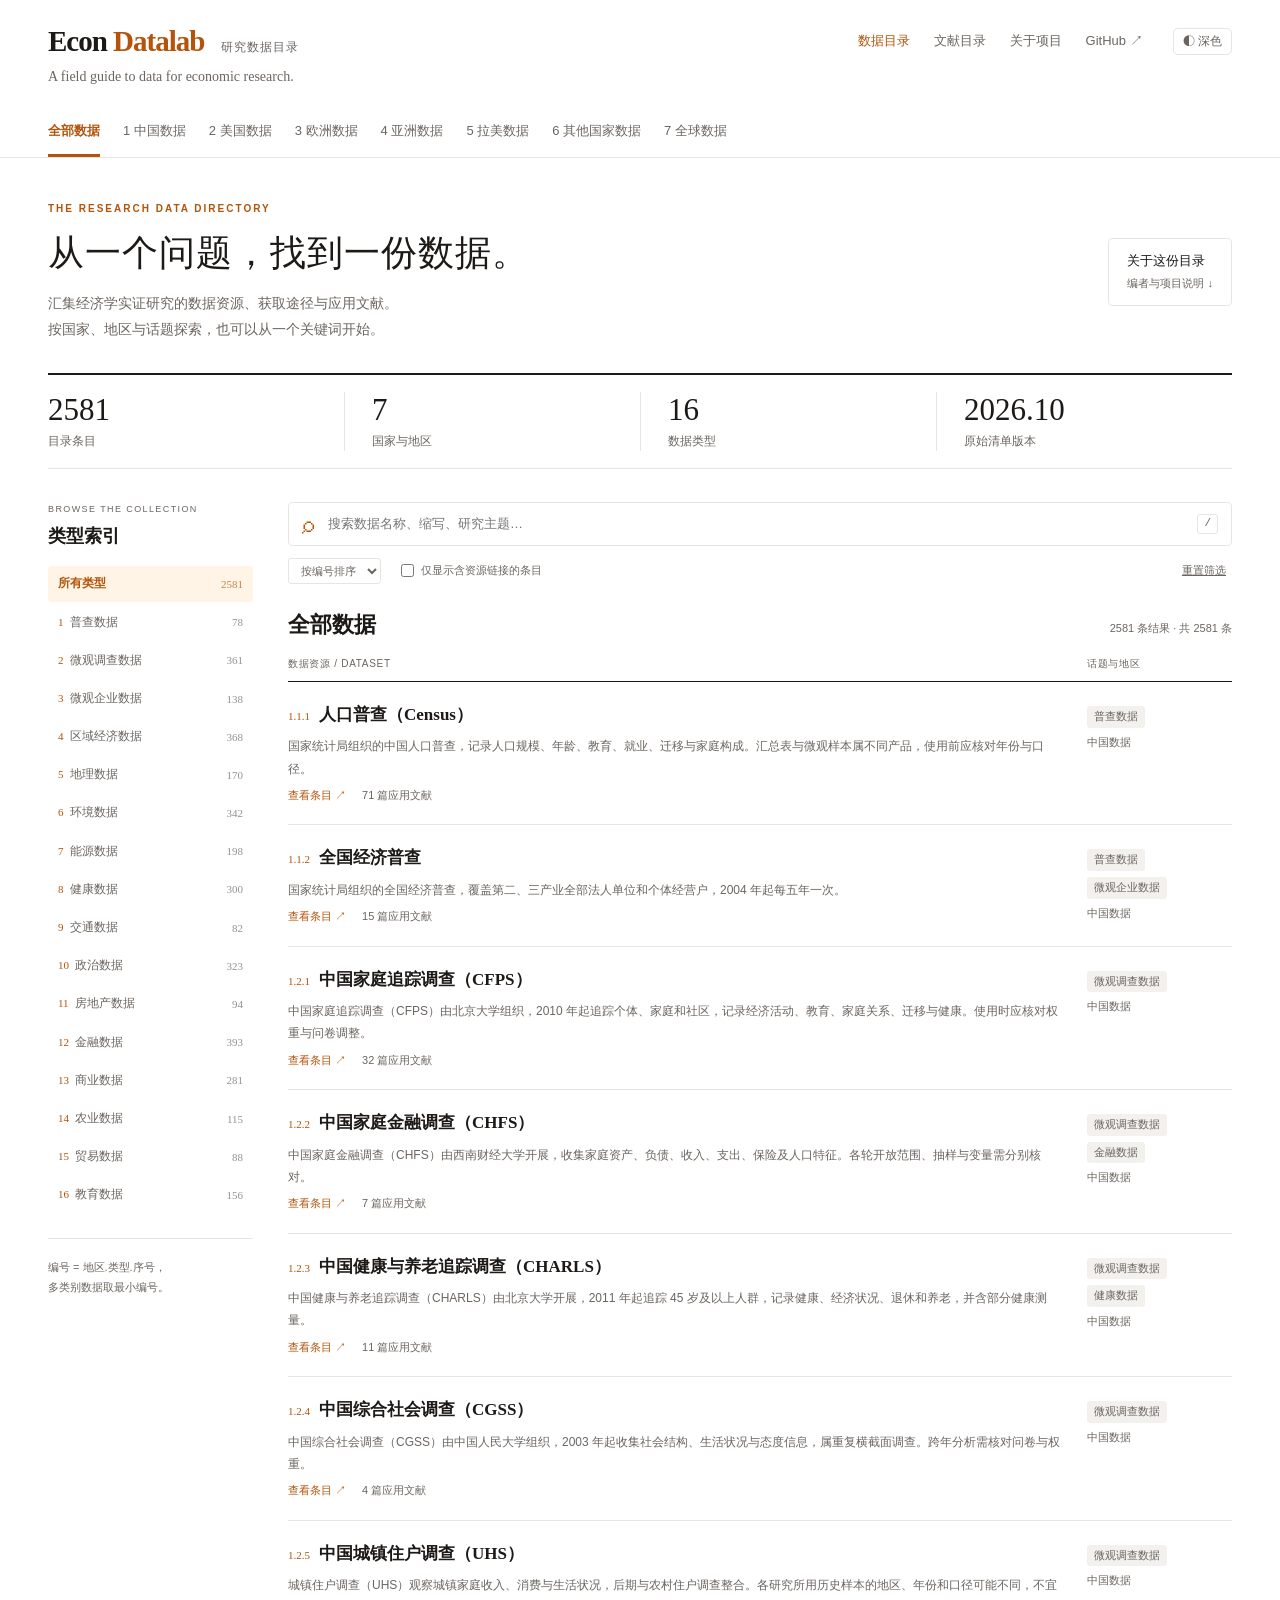
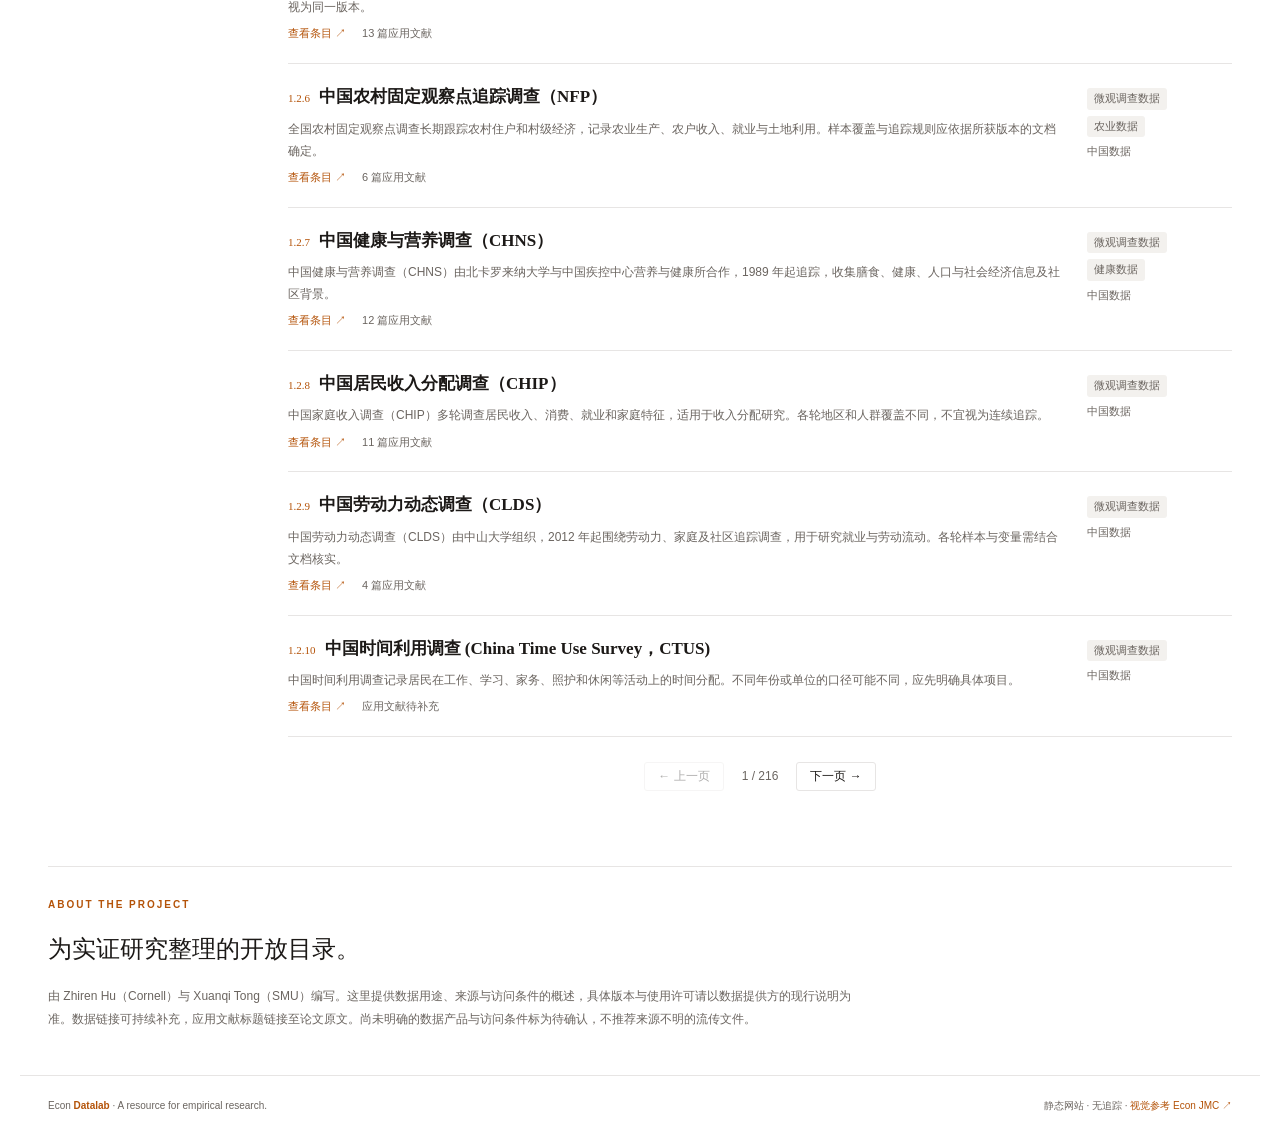
==== commit d14e0f5e: "Add parallel paper catalog (papers.html): 6087 papers by field-topic-question with Chinese abstracts" ====
--- a/index.html
+++ b/index.html
@@ -1,6 +1,6 @@
 <!doctype html>
 <html lang="zh-CN" data-theme="light"><head><meta charset="utf-8"><meta name="viewport" content="width=device-width,initial-scale=1"><meta name="description" content="Econ Datalab · 经济学研究数据目录。检索中国、美国及全球研究数据、数据获取途径与应用文献。"><title>Econ Datalab · 经济学研究数据目录</title><link rel="icon" href="favicon.svg" type="image/svg+xml"><link rel="stylesheet" href="style.css?v=4"><script>try{document.documentElement.dataset.theme=localStorage.getItem('econ-theme')||'light'}catch{}</script></head>
-<body><header><div class="wrap"><div class="top"><a class="brand" href="#">Econ <span>Datalab</span><small>研究数据目录</small></a><nav aria-label="主导航"><a href="#catalog" class="active">数据目录</a><a href="#about">关于项目</a><a href="https://github.com/econ-data" target="_blank" rel="noopener">GitHub ↗</a></nav><button id="theme" aria-label="切换深浅主题">◐ <span>深色</span></button></div><p class="tagline">A field guide to data for economic research.</p><div id="tabs" class="tabs" aria-label="数据分类"></div></div></header>
+<body><header><div class="wrap"><div class="top"><a class="brand" href="#">Econ <span>Datalab</span><small>研究数据目录</small></a><nav aria-label="主导航"><a href="#catalog" class="active">数据目录</a><a href="papers.html">文献目录</a><a href="#about">关于项目</a><a href="https://github.com/econ-data" target="_blank" rel="noopener">GitHub ↗</a></nav><button id="theme" aria-label="切换深浅主题">◐ <span>深色</span></button></div><p class="tagline">A field guide to data for economic research.</p><div id="tabs" class="tabs" aria-label="数据分类"></div></div></header>
 <main class="wrap" id="catalog"><section class="intro"><div><div class="eyebrow">THE RESEARCH DATA DIRECTORY</div><h1>从一个问题，找到一份数据。</h1><p>汇集经济学实证研究的数据资源、获取途径与应用文献。<br>按国家、地区与话题探索，也可以从一个关键词开始。</p></div><a class="pdf" href="#about">关于这份目录 <span>编者与项目说明 ↓</span></a></section>
 <section class="stats" aria-label="目录概况"><div><strong id="total">—</strong><span>目录条目</span></div><div><strong id="groups">11</strong><span>国家与地区</span></div><div><strong id="links">—</strong><span>数据类型</span></div><div><strong>2026.10</strong><span>原始清单版本</span></div></section>
 <section class="workspace"><aside><div class="aside-label">BROWSE THE COLLECTION</div><h2>类型索引</h2><div id="categories"></div><div class="aside-note">编号 = 地区.类型.序号，<br>多类别数据取最小编号。</div></aside><div class="directory"><div class="controls"><label class="search"><span>⌕</span><input id="search" type="search" placeholder="搜索数据名称、缩写、研究主题…" aria-label="搜索数据目录"><kbd>/</kbd></label><div class="filter-row"><select id="sort" aria-label="排序方式"><option value="original">按编号排序</option><option value="name">按名称排序</option></select><label><input type="checkbox" id="withlinks"> 仅显示含资源链接的条目</label><button id="reset">重置筛选</button></div></div><div class="results-heading"><h2 id="heading">全部数据</h2><span id="count" role="status"></span></div><div class="column-head"><span>数据资源 / DATASET</span><span>话题与地区</span></div><div id="results"><p>正在读取目录…</p></div><div id="pagination"></div></div></section>
